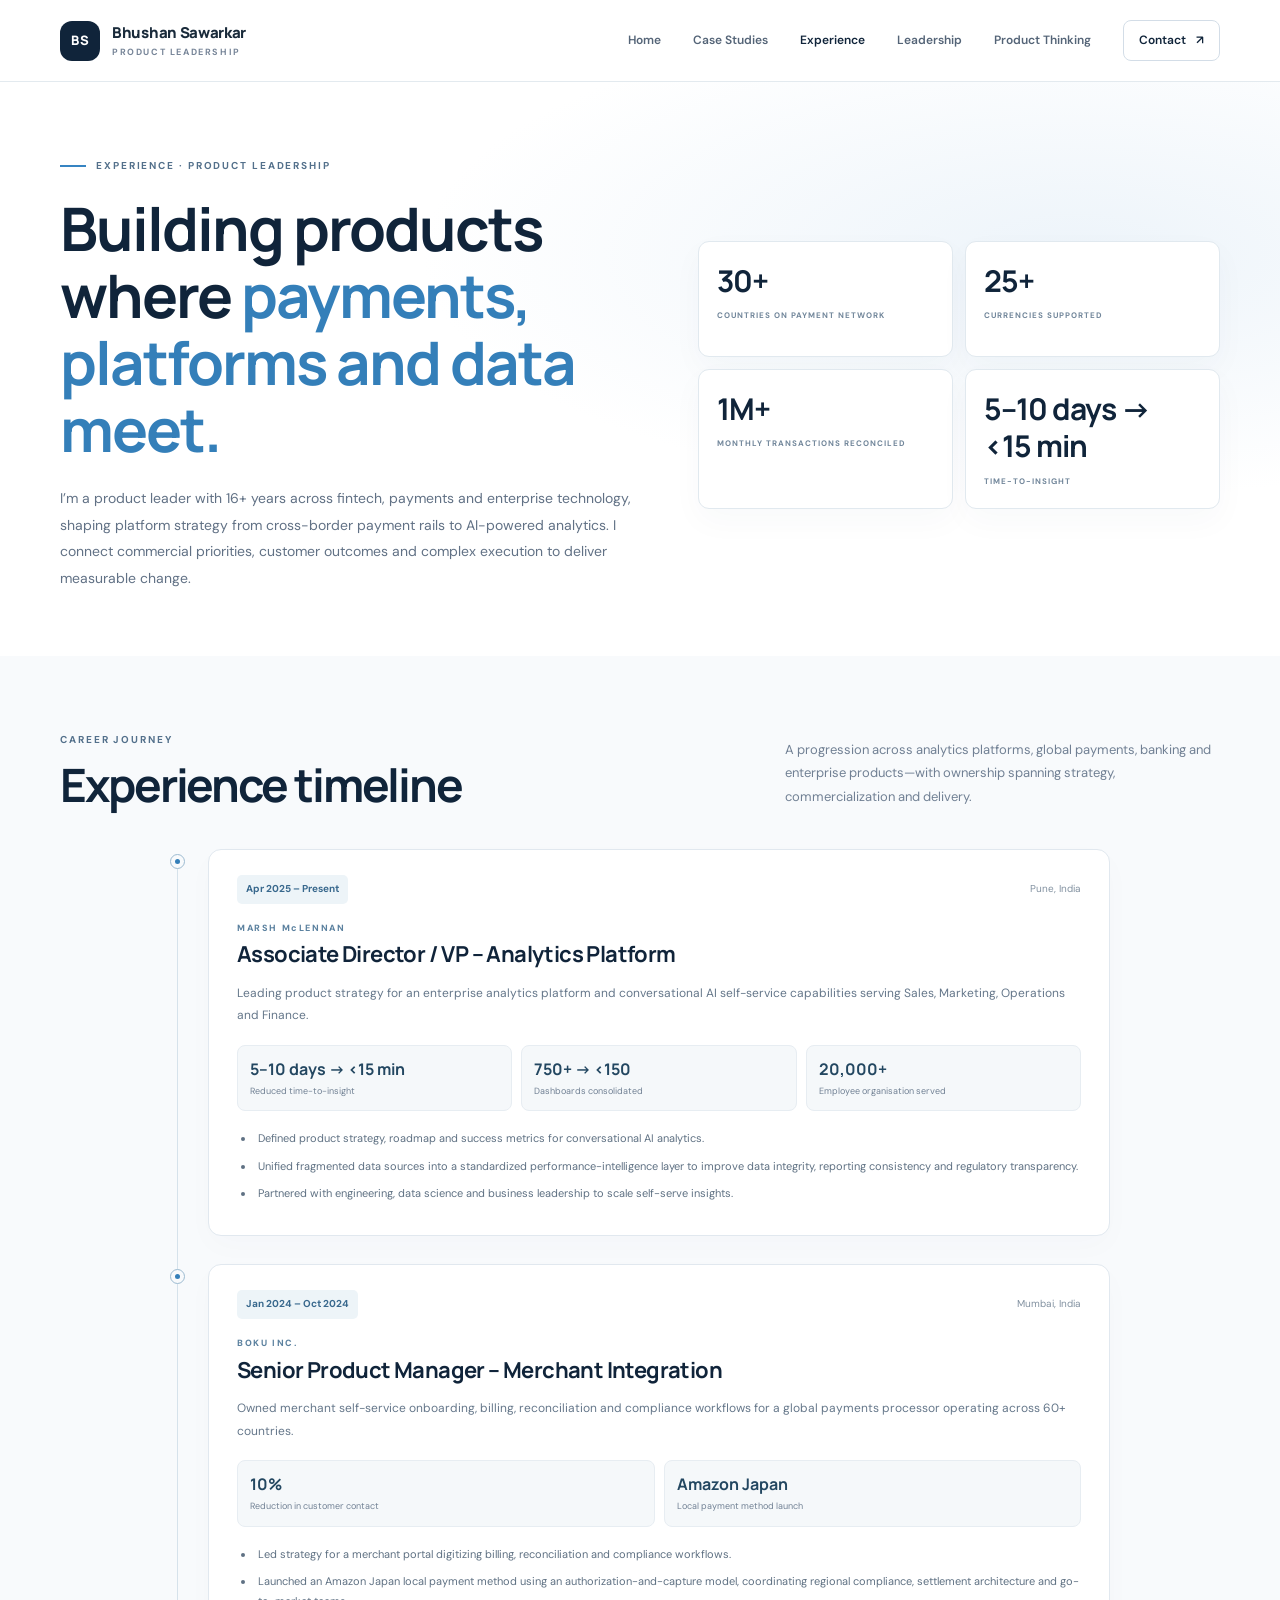
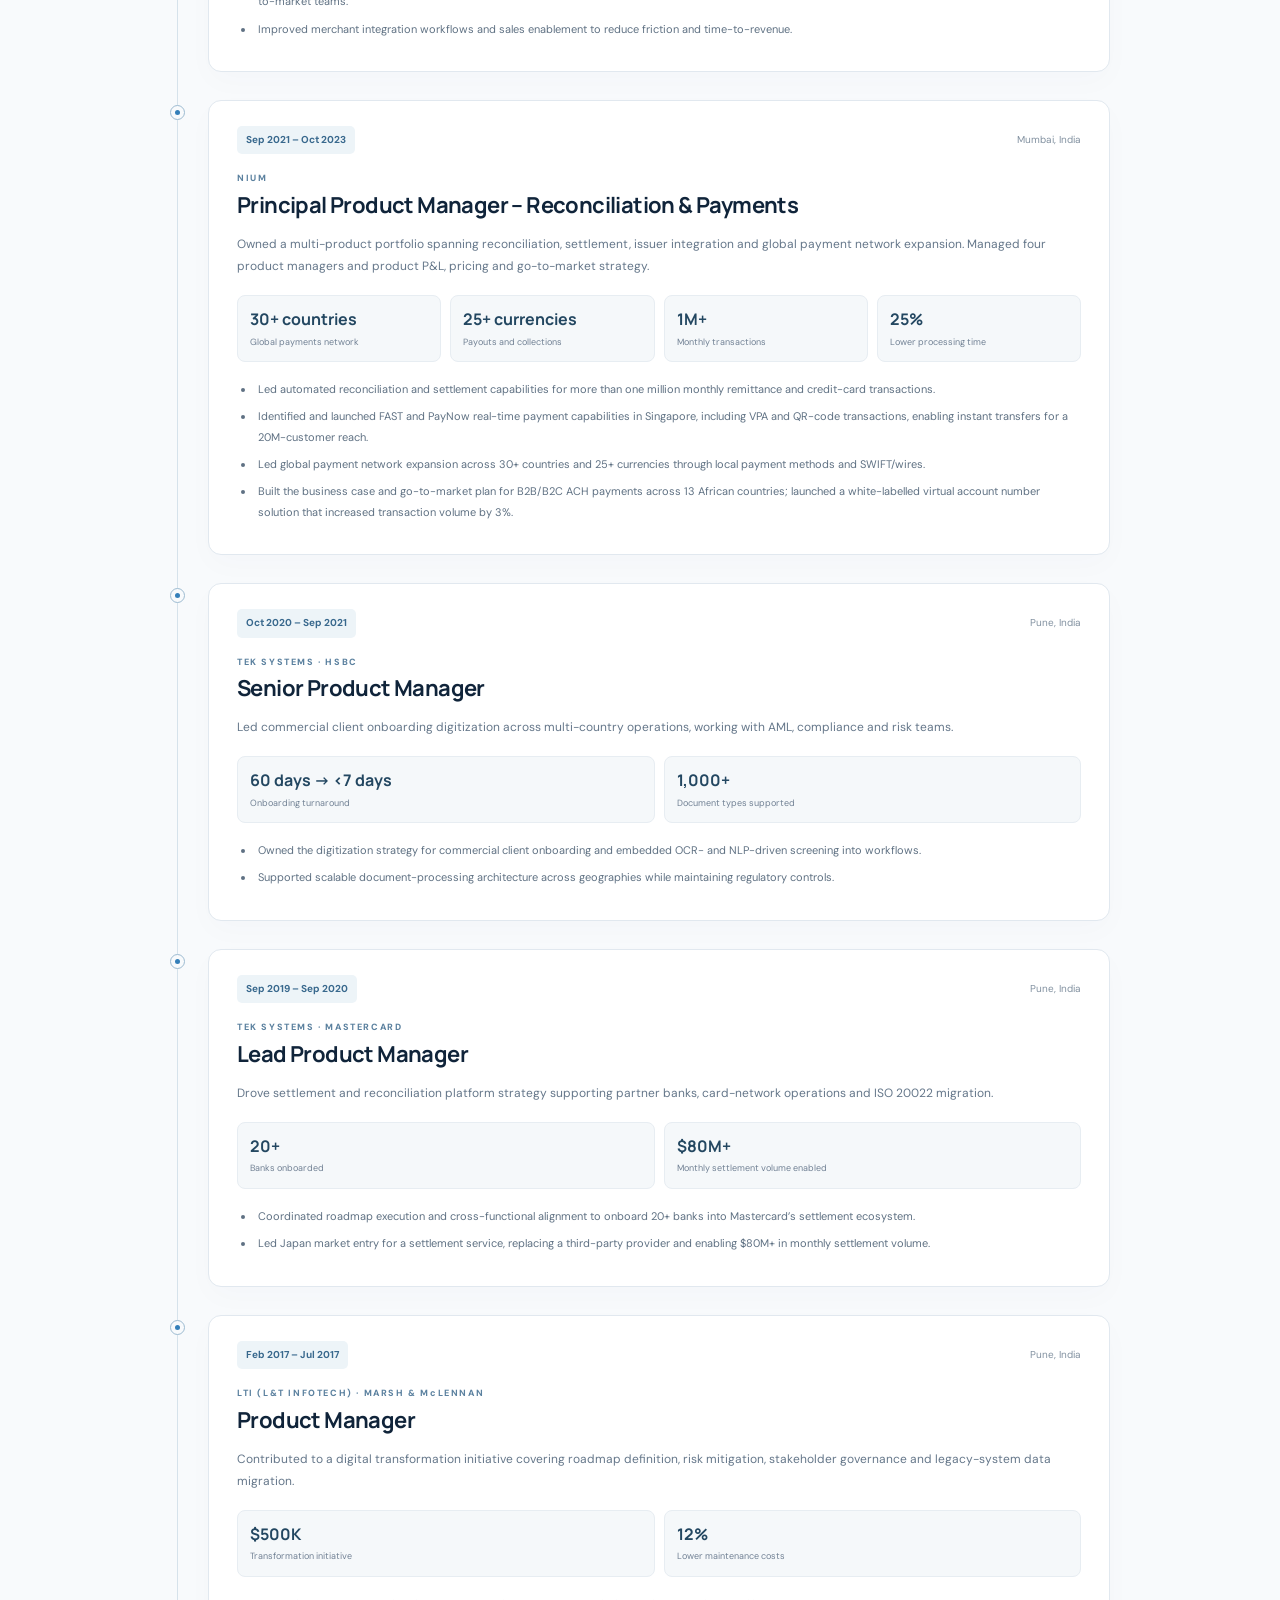
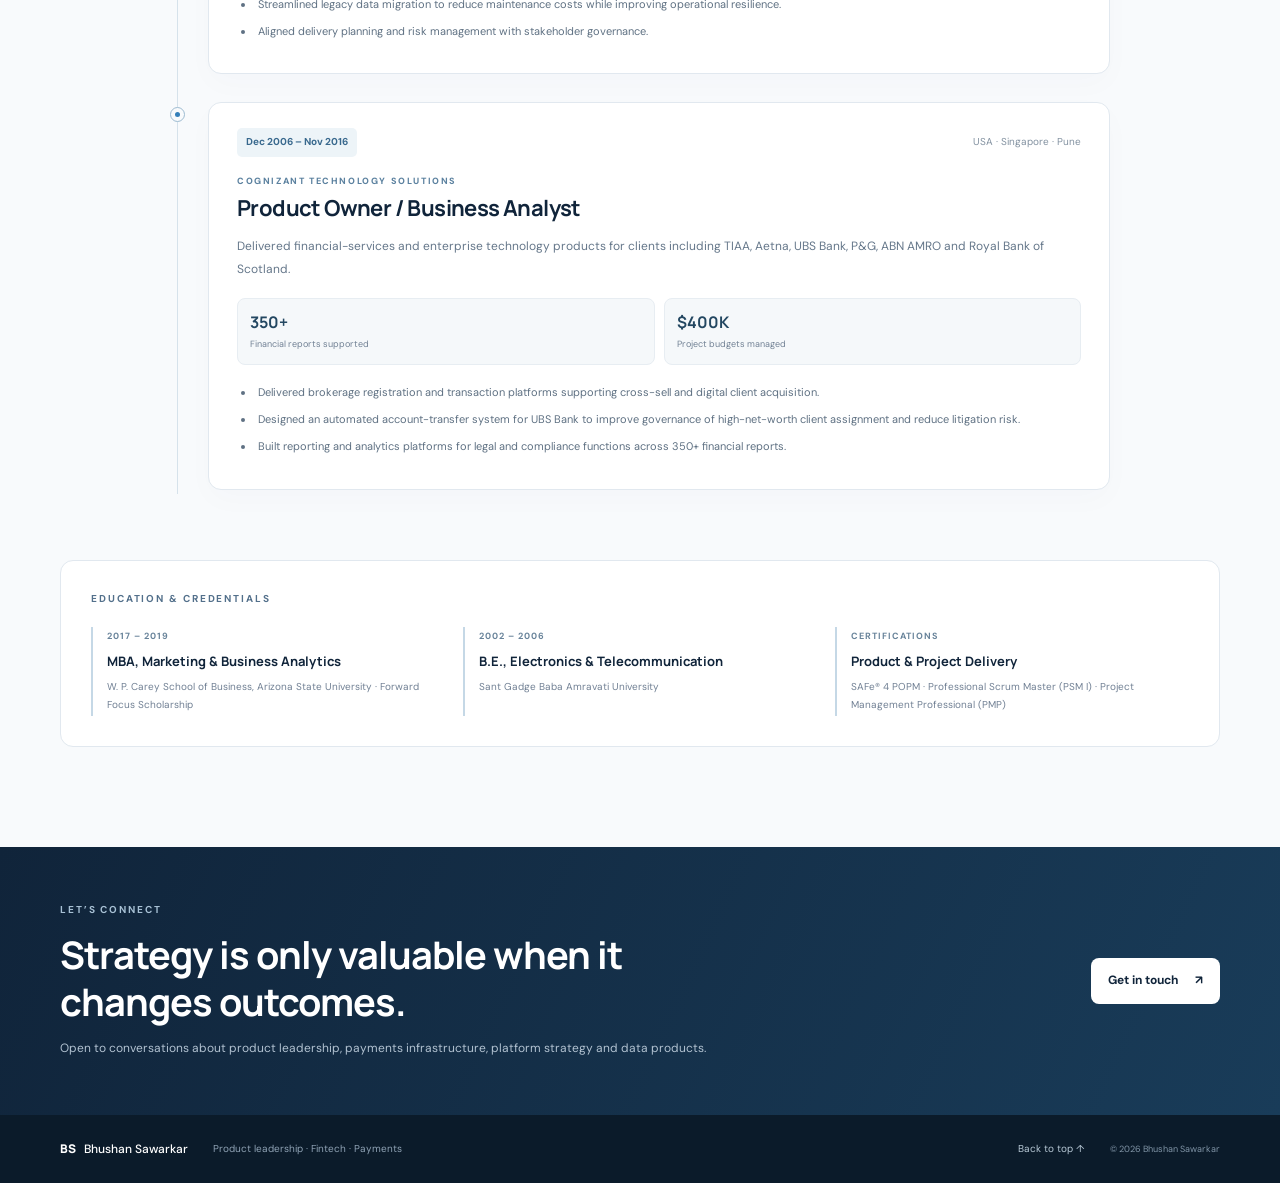
==== experience.html @ a1962ceb "Add product leadership experience timeline page" ====
<!doctype html>
<html lang="en">
<head>
  <meta charset="utf-8">
  <meta name="viewport" content="width=device-width, initial-scale=1">
  <meta name="theme-color" content="#10243a">
  <meta name="description" content="Bhushan Sawarkar's product leadership experience across enterprise analytics, global payments, fintech, banking and financial services.">
  <title>Experience | Bhushan Sawarkar</title>
  <link rel="preconnect" href="https://fonts.googleapis.com">
  <link rel="preconnect" href="https://fonts.gstatic.com" crossorigin>
  <link href="https://fonts.googleapis.com/css2?family=DM+Sans:wght@400;500;600;700&family=Manrope:wght@400;500;600;700;800&display=swap" rel="stylesheet">
  <script async src="https://www.googletagmanager.com/gtag/js?id=G-Q1VPDXX73M"></script>
  <script>window.dataLayer=window.dataLayer||[];function gtag(){dataLayer.push(arguments);}gtag('js',new Date());gtag('config','G-Q1VPDXX73M');</script>
  <link rel="stylesheet" href="assets/css/style.css">
</head>
<body>
  <a class="skip-link" href="#main">Skip to content</a>
  <header class="site-header">
    <div class="container nav-wrap">
      <a class="brand" href="index.html#home" aria-label="Bhushan Sawarkar home"><span class="brand-mark">BS</span><span>Bhushan Sawarkar<span class="brand-sub">PRODUCT LEADERSHIP</span></span></a>
      <button class="nav-toggle" aria-expanded="false" aria-controls="primary-nav" aria-label="Open navigation"><span></span><span></span><span></span></button>
      <nav id="primary-nav" class="primary-nav" aria-label="Main navigation">
        <a class="nav-link" href="index.html#home">Home</a>
        <a class="nav-link" href="index.html#case-studies">Case Studies</a>
        <a class="nav-link active" href="experience.html" aria-current="page">Experience</a>
        <a class="nav-link" href="index.html#leadership">Leadership</a>
        <a class="nav-link" href="index.html#product-thinking">Product Thinking</a>
        <a class="nav-link nav-contact" href="index.html#contact">Contact <span aria-hidden="true">↗</span></a>
      </nav>
    </div>
  </header>
  <main id="main">
    <section class="experience-hero">
      <div class="container experience-hero-grid">
        <div>
          <p class="eyebrow"><span class="eyebrow-line"></span> EXPERIENCE · PRODUCT LEADERSHIP</p>
          <h1>Building products where <span class="text-accent">payments, platforms and data meet.</span></h1>
          <p class="experience-intro">I’m a product leader with 16+ years across fintech, payments and enterprise technology, shaping platform strategy from cross-border payment rails to AI-powered analytics. I connect commercial priorities, customer outcomes and complex execution to deliver measurable change.</p>
        </div>
        <div class="experience-metrics" aria-label="Career highlights">
          <div class="experience-metric"><strong>30+</strong><span>COUNTRIES ON PAYMENT NETWORK</span></div>
          <div class="experience-metric"><strong>25+</strong><span>CURRENCIES SUPPORTED</span></div>
          <div class="experience-metric"><strong>1M+</strong><span>MONTHLY TRANSACTIONS RECONCILED</span></div>
          <div class="experience-metric"><strong>5–10 days → &lt;15 min</strong><span>TIME-TO-INSIGHT</span></div>
        </div>
      </div>
    </section>
    <section class="section section-light experience-section">
      <div class="container">
        <div class="section-heading"><div><p class="eyebrow">CAREER JOURNEY</p><h2>Experience timeline</h2></div><p class="section-description">A progression across analytics platforms, global payments, banking and enterprise products—with ownership spanning strategy, commercialization and delivery.</p></div>
        <div class="experience-timeline">
          <article class="experience-item">
            <div class="experience-marker"><span></span></div>
            <div class="experience-card">
              <div class="experience-meta"><span class="experience-date">Apr 2025 – Present</span><span class="experience-location">Pune, India</span></div>
              <p class="experience-company">MARSH McLENNAN</p>
              <h3>Associate Director / VP – Analytics Platform</h3>
              <p class="experience-summary">Leading product strategy for an enterprise analytics platform and conversational AI self-service capabilities serving Sales, Marketing, Operations and Finance.</p>
              <div class="experience-highlights">
                <div><strong>5–10 days → &lt;15 min</strong><span>Reduced time-to-insight</span></div>
                <div><strong>750+ → &lt;150</strong><span>Dashboards consolidated</span></div>
                <div><strong>20,000+</strong><span>Employee organisation served</span></div>
              </div>
              <ul><li>Defined product strategy, roadmap and success metrics for conversational AI analytics.</li><li>Unified fragmented data sources into a standardized performance-intelligence layer to improve data integrity, reporting consistency and regulatory transparency.</li><li>Partnered with engineering, data science and business leadership to scale self-serve insights.</li></ul>
            </div>
          </article>
          <article class="experience-item">
            <div class="experience-marker"><span></span></div>
            <div class="experience-card">
              <div class="experience-meta"><span class="experience-date">Jan 2024 – Oct 2024</span><span class="experience-location">Mumbai, India</span></div>
              <p class="experience-company">BOKU INC.</p>
              <h3>Senior Product Manager – Merchant Integration</h3>
              <p class="experience-summary">Owned merchant self-service onboarding, billing, reconciliation and compliance workflows for a global payments processor operating across 60+ countries.</p>
              <div class="experience-highlights"><div><strong>10%</strong><span>Reduction in customer contact</span></div><div><strong>Amazon Japan</strong><span>Local payment method launch</span></div></div>
              <ul><li>Led strategy for a merchant portal digitizing billing, reconciliation and compliance workflows.</li><li>Launched an Amazon Japan local payment method using an authorization-and-capture model, coordinating regional compliance, settlement architecture and go-to-market teams.</li><li>Improved merchant integration workflows and sales enablement to reduce friction and time-to-revenue.</li></ul>
            </div>
          </article>
          <article class="experience-item">
            <div class="experience-marker"><span></span></div>
            <div class="experience-card">
              <div class="experience-meta"><span class="experience-date">Sep 2021 – Oct 2023</span><span class="experience-location">Mumbai, India</span></div>
              <p class="experience-company">NIUM</p>
              <h3>Principal Product Manager – Reconciliation &amp; Payments</h3>
              <p class="experience-summary">Owned a multi-product portfolio spanning reconciliation, settlement, issuer integration and global payment network expansion. Managed four product managers and product P&amp;L, pricing and go-to-market strategy.</p>
              <div class="experience-highlights"><div><strong>30+ countries</strong><span>Global payments network</span></div><div><strong>25+ currencies</strong><span>Payouts and collections</span></div><div><strong>1M+</strong><span>Monthly transactions</span></div><div><strong>25%</strong><span>Lower processing time</span></div></div>
              <ul><li>Led automated reconciliation and settlement capabilities for more than one million monthly remittance and credit-card transactions.</li><li>Identified and launched FAST and PayNow real-time payment capabilities in Singapore, including VPA and QR-code transactions, enabling instant transfers for a 20M-customer reach.</li><li>Led global payment network expansion across 30+ countries and 25+ currencies through local payment methods and SWIFT/wires.</li><li>Built the business case and go-to-market plan for B2B/B2C ACH payments across 13 African countries; launched a white-labelled virtual account number solution that increased transaction volume by 3%.</li></ul>
            </div>
          </article>
          <article class="experience-item">
            <div class="experience-marker"><span></span></div>
            <div class="experience-card">
              <div class="experience-meta"><span class="experience-date">Oct 2020 – Sep 2021</span><span class="experience-location">Pune, India</span></div>
              <p class="experience-company">TEK SYSTEMS · HSBC</p>
              <h3>Senior Product Manager</h3>
              <p class="experience-summary">Led commercial client onboarding digitization across multi-country operations, working with AML, compliance and risk teams.</p>
              <div class="experience-highlights"><div><strong>60 days → &lt;7 days</strong><span>Onboarding turnaround</span></div><div><strong>1,000+</strong><span>Document types supported</span></div></div>
              <ul><li>Owned the digitization strategy for commercial client onboarding and embedded OCR- and NLP-driven screening into workflows.</li><li>Supported scalable document-processing architecture across geographies while maintaining regulatory controls.</li></ul>
            </div>
          </article>
          <article class="experience-item">
            <div class="experience-marker"><span></span></div>
            <div class="experience-card">
              <div class="experience-meta"><span class="experience-date">Sep 2019 – Sep 2020</span><span class="experience-location">Pune, India</span></div>
              <p class="experience-company">TEK SYSTEMS · MASTERCARD</p>
              <h3>Lead Product Manager</h3>
              <p class="experience-summary">Drove settlement and reconciliation platform strategy supporting partner banks, card-network operations and ISO 20022 migration.</p>
              <div class="experience-highlights"><div><strong>20+</strong><span>Banks onboarded</span></div><div><strong>$80M+</strong><span>Monthly settlement volume enabled</span></div></div>
              <ul><li>Coordinated roadmap execution and cross-functional alignment to onboard 20+ banks into Mastercard’s settlement ecosystem.</li><li>Led Japan market entry for a settlement service, replacing a third-party provider and enabling $80M+ in monthly settlement volume.</li></ul>
            </div>
          </article>
          <article class="experience-item">
            <div class="experience-marker"><span></span></div>
            <div class="experience-card">
              <div class="experience-meta"><span class="experience-date">Feb 2017 – Jul 2017</span><span class="experience-location">Pune, India</span></div>
              <p class="experience-company">LTI (L&amp;T INFOTECH) · MARSH &amp; McLENNAN</p>
              <h3>Product Manager</h3>
              <p class="experience-summary">Contributed to a digital transformation initiative covering roadmap definition, risk mitigation, stakeholder governance and legacy-system data migration.</p>
              <div class="experience-highlights"><div><strong>$500K</strong><span>Transformation initiative</span></div><div><strong>12%</strong><span>Lower maintenance costs</span></div></div>
              <ul><li>Streamlined legacy data migration to reduce maintenance costs while improving operational resilience.</li><li>Aligned delivery planning and risk management with stakeholder governance.</li></ul>
            </div>
          </article>
          <article class="experience-item">
            <div class="experience-marker"><span></span></div>
            <div class="experience-card">
              <div class="experience-meta"><span class="experience-date">Dec 2006 – Nov 2016</span><span class="experience-location">USA · Singapore · Pune</span></div>
              <p class="experience-company">COGNIZANT TECHNOLOGY SOLUTIONS</p>
              <h3>Product Owner / Business Analyst</h3>
              <p class="experience-summary">Delivered financial-services and enterprise technology products for clients including TIAA, Aetna, UBS Bank, P&amp;G, ABN AMRO and Royal Bank of Scotland.</p>
              <div class="experience-highlights"><div><strong>350+</strong><span>Financial reports supported</span></div><div><strong>$400K</strong><span>Project budgets managed</span></div></div>
              <ul><li>Delivered brokerage registration and transaction platforms supporting cross-sell and digital client acquisition.</li><li>Designed an automated account-transfer system for UBS Bank to improve governance of high-net-worth client assignment and reduce litigation risk.</li><li>Built reporting and analytics platforms for legal and compliance functions across 350+ financial reports.</li></ul>
            </div>
          </article>
        </div>
        <div class="experience-education">
          <p class="eyebrow">EDUCATION &amp; CREDENTIALS</p>
          <div class="education-grid">
            <div><span>2017 – 2019</span><strong>MBA, Marketing &amp; Business Analytics</strong><p>W. P. Carey School of Business, Arizona State University · Forward Focus Scholarship</p></div>
            <div><span>2002 – 2006</span><strong>B.E., Electronics &amp; Telecommunication</strong><p>Sant Gadge Baba Amravati University</p></div>
            <div><span>CERTIFICATIONS</span><strong>Product &amp; Project Delivery</strong><p>SAFe® 4 POPM · Professional Scrum Master (PSM I) · Project Management Professional (PMP)</p></div>
          </div>
        </div>
      </div>
    </section>
    <section class="experience-cta"><div class="container experience-cta-inner"><div><p class="eyebrow eyebrow-light">LET’S CONNECT</p><h2>Strategy is only valuable when it changes outcomes.</h2><p>Open to conversations about product leadership, payments infrastructure, platform strategy and data products.</p></div><a class="button button-light" href="index.html#contact">Get in touch <span>↗</span></a></div></section>
  </main>
  <footer class="site-footer"><div class="container footer-inner"><a class="footer-brand" href="index.html#home">BS <span>Bhushan Sawarkar</span></a><p>Product leadership · Fintech · Payments</p><a class="back-top" href="#main">Back to top ↑</a><small>© <span id="year"></span> Bhushan Sawarkar</small></div></footer>
  <script src="assets/js/main.js"></script>
</body>
</html>
---- assets/css/style.css ----
:root{--navy:#10243a;--navy-2:#183653;--ink:#192a3a;--muted:#637184;--blue:#3279b8;--pale:#f4f7fa;--line:#dde5ec;--white:#fff;--serif:Manrope,system-ui,sans-serif;--sans:"DM Sans",system-ui,sans-serif}*{box-sizing:border-box}html{scroll-behavior:smooth;scroll-padding-top:90px}body{margin:0;background:#fff;color:var(--ink);font-family:var(--sans);line-height:1.65;-webkit-font-smoothing:antialiased}a{color:inherit;text-decoration:none}.container{width:min(1160px,calc(100% - 48px));margin-inline:auto}.skip-link{position:absolute;left:-999px;top:8px;z-index:100;background:#fff;padding:10px}.skip-link:focus{left:8px}.site-header{height:82px;background:rgba(255,255,255,.94);backdrop-filter:blur(14px);border-bottom:1px solid rgba(221,229,236,.8);position:sticky;top:0;z-index:30}.nav-wrap{height:100%;display:flex;align-items:center;justify-content:space-between}.brand{display:flex;align-items:center;gap:12px;font-family:var(--serif);font-weight:800;font-size:15px;letter-spacing:-.3px;line-height:1.2}.brand-mark{display:grid;place-items:center;background:var(--navy);color:white;width:40px;height:40px;border-radius:12px;font-size:13px;letter-spacing:.5px}.brand-sub{display:block;margin-top:5px;font-family:var(--sans);font-size:9px;letter-spacing:1.6px;color:#778598;font-weight:700}.primary-nav{display:flex;align-items:center;gap:32px}.nav-link{font-size:12px;font-weight:600;color:#546477;transition:color .2s}.nav-link:hover,.nav-link.active{color:var(--navy)}.nav-contact{border:1px solid #d3dde7;border-radius:8px;padding:10px 15px;color:var(--navy)}.nav-contact span{padding-left:7px}.nav-toggle{display:none;border:0;background:none;padding:8px}.nav-toggle span{display:block;width:23px;height:2px;background:var(--navy);margin:5px}.section{padding:100px 0}.hero{padding-top:76px;padding-bottom:34px;overflow:hidden;background:radial-gradient(ellipse at 78% 30%,#edf4fa 0,rgba(237,244,250,0) 42%),#fff}.hero-grid{display:grid;grid-template-columns:1.02fr .98fr;align-items:center;gap:44px;min-height:390px}.eyebrow{display:flex;align-items:center;gap:10px;color:#53708b;font-size:10px;font-weight:700;letter-spacing:1.9px;margin:0 0 20px}.eyebrow-line{width:26px;height:2px;background:#3684c2}.hero h1,.section h2{font-family:var(--serif);font-weight:700;letter-spacing:-2.1px;line-height:1.13}.hero h1{font-size:clamp(42px,5vw,64px);margin:0;max-width:640px;color:var(--navy)}.text-accent{color:#347fb9}.hero-lede{font-size:16px;line-height:1.8;color:#617185;max-width:570px;margin:25px 0 26px}.hero-actions{display:flex;gap:12px;flex-wrap:wrap}.button{display:inline-flex;align-items:center;gap:17px;padding:13px 17px;border-radius:8px;font-size:12px;font-weight:700;transition:transform .2s,background .2s}.button:hover{transform:translateY(-2px)}.button-primary{background:var(--navy);color:#fff}.button-primary:hover{background:#204666}.button-secondary{border:1px solid #d6e0e9;color:var(--navy);background:#fff}.hero-note{margin-top:27px;font-size:11px;color:#788697;display:flex;align-items:center;gap:9px}.status-dot{width:7px;height:7px;border-radius:50%;background:#4c9d8c;box-shadow:0 0 0 4px #e5f3ef}.hero-visual{position:relative;height:410px;display:grid;place-items:center}.visual-orbit{position:absolute;border:1px solid #d5e2ed;border-radius:50%;transform:rotate(-24deg)}.orbit-one{width:360px;height:310px}.orbit-two{width:270px;height:390px;transform:rotate(38deg)}.hero-visual:before,.hero-visual:after{content:"";position:absolute;width:7px;height:7px;background:#3985bc;border-radius:50%;z-index:2}.hero-visual:before{top:54px;right:94px}.hero-visual:after{bottom:45px;left:92px;background:#8eb9d9}.visual-core{position:relative;width:242px;height:242px;border-radius:50%;background:linear-gradient(145deg,#193a59,#0c2034);color:#fff;display:flex;flex-direction:column;justify-content:center;align-items:flex-start;padding:42px;box-shadow:0 25px 65px #15314c30;z-index:3}.core-kicker{color:#8dbfe4;font-size:9px;letter-spacing:2.3px;font-weight:700}.core-title{font-family:var(--serif);font-size:31px;line-height:1.13;letter-spacing:-1px;font-weight:700;margin-top:12px}.core-rule{width:34px;height:2px;background:#5ba0d5;margin:15px 0 10px}.core-caption{font-size:8px;color:#c8d6e2;white-space:nowrap}.float-card{position:absolute;z-index:4;display:flex;align-items:center;gap:11px;background:#fff;border:1px solid #e1e8ef;border-radius:12px;padding:12px 16px;box-shadow:0 14px 38px #1b385314}.float-card-top{top:56px;right:12px}.float-card-bottom{bottom:55px;left:4px}.float-icon{display:grid;place-items:center;width:36px;height:36px;border-radius:10px;background:#eaf5f1;color:#317c67;font-size:20px}.float-icon-blue{background:#eaf3fb;color:#337bb2}.float-card strong,.float-card small{display:block}.float-card strong{font-size:12px;color:var(--navy)}.float-card small{font-size:9px;color:#8491a0;margin-top:2px}.visual-label{position:absolute;letter-spacing:1.5px;font-size:8px;color:#8c9cad;font-weight:700}.label-one{left:26px;top:66px}.label-two{right:16px;bottom:52px}.hero-bottom{display:flex;align-items:center;gap:24px;border-top:1px solid #e7edf2;margin-top:38px;padding:22px 0 0;color:#718196;font-size:9px;letter-spacing:1.6px;font-weight:700}.focus-list{display:flex;align-items:center;gap:18px;flex-wrap:wrap;color:#516175;font-weight:500;letter-spacing:0;font-size:11px}.focus-list i{width:4px;height:4px;border-radius:50%;background:#7ea6c6}.intro-band{background:#eff4f8;padding:50px 0}.intro-grid{display:grid;grid-template-columns:210px 1fr;gap:40px;align-items:start}.intro-grid .eyebrow{margin-top:7px}.intro-statement{font-family:var(--serif);font-size:clamp(21px,2.5vw,30px);line-height:1.55;letter-spacing:-.8px;margin:0;color:#274159;max-width:820px}.intro-statement span{color:#347fb9}.section-light{background:#f8fafc}.section-heading{display:flex;align-items:end;justify-content:space-between;gap:40px;margin-bottom:38px}.section-heading .eyebrow{margin-bottom:11px}.section h2{font-size:clamp(34px,4vw,46px);color:var(--navy);margin:0}.section-description{max-width:435px;color:#718094;font-size:13px;line-height:1.8;margin:0 0 3px}.case-grid{display:grid;grid-template-columns:repeat(2,1fr);gap:22px}.case-card{background:#fff;border:1px solid #e4eaf0;border-radius:14px;overflow:hidden;transition:transform .25s,box-shadow .25s}.case-card:hover{transform:translateY(-4px);box-shadow:0 20px 45px #1736530d}.case-featured{grid-column:span 2;display:grid;grid-template-columns:1fr 1fr}.case-art{height:220px;position:relative;overflow:hidden;display:grid;place-items:center}.case-featured .case-art{height:100%;min-height:300px}.art-global{background:linear-gradient(135deg,#173651,#0c1d31)}.art-grid{position:absolute;inset:0;background-image:linear-gradient(#91b8d21a 1px,transparent 1px),linear-gradient(90deg,#91b8d21a 1px,transparent 1px);background-size:34px 34px;mask-image:linear-gradient(110deg,transparent,#000)}.globe-ring{position:absolute;border:1px solid #5b9bc43f;border-radius:50%;width:250px;height:250px;transform:rotate(25deg) scaleX(.65)}.ring-b{transform:rotate(-30deg) scaleX(.95);width:210px;height:260px}.art-global:after{content:"";position:absolute;width:170px;height:170px;border-radius:50%;background:radial-gradient(circle at 35% 35%,#4a91c6 0,#245278 20%,#12324f 67%);box-shadow:0 0 55px #2b82bb38}.globe-dot{position:absolute;z-index:2;width:7px;height:7px;border-radius:50%;background:#9bd1f3;box-shadow:0 0 17px #a8dcff}.dot-a{left:34%;top:36%}.dot-b{right:29%;bottom:31%}.art-label{position:absolute;left:22px;bottom:18px;color:#d0deea;font-size:8px;font-weight:700;letter-spacing:1.8px;z-index:4}.art-recon{background:#e9f1f7}.mini-window{width:76%;background:#fff;border:1px solid #dbe5ec;border-radius:9px;box-shadow:0 16px 32px #234a6813;padding:12px}.mini-bar{display:flex;gap:4px;margin-bottom:16px}.mini-bar i{width:5px;height:5px;background:#c2d0db;border-radius:50%}.mini-chart{height:72px;border-bottom:1px solid #e5edf2;display:flex;align-items:end;gap:9px;padding:0 10px}.mini-chart span{flex:1;background:linear-gradient(#8fb9d8,#d6e7f4);border-radius:3px 3px 0 0}.mini-chart span:nth-child(1){height:34%}.mini-chart span:nth-child(2){height:55%}.mini-chart span:nth-child(3){height:44%}.mini-chart span:nth-child(4){height:74%}.mini-chart span:nth-child(5){height:59%}.mini-chart span:nth-child(6){height:83%}.mini-chart span:nth-child(7){height:95%}.mini-row{display:flex;gap:8px;margin-top:12px}.mini-row b{height:6px;background:#e4edf4;flex:1;border-radius:3px}.art-merchant{background:#e8f0ed}.merchant-panel{background:#fff;border:1px solid #dce7e2;width:72%;border-radius:8px;padding:15px;box-shadow:0 16px 32px #204d3d10}.panel-line{display:block;height:6px;border-radius:3px;background:#dce8e2;margin-bottom:9px}.w-40{width:40%;background:#9dbdae}.w-70{width:70%}.w-90{width:90%}.metric-row{display:flex;gap:8px;margin:12px 0}.metric-row div{height:38px;flex:1;border:1px solid #e0ebe6;border-radius:5px;background:linear-gradient(180deg,#f7faf8,#edf4f0)}.case-content{padding:26px 28px 27px}.case-type{font-size:9px;letter-spacing:1.4px;font-weight:700;color:#5881a2;margin:0 0 12px}.case-content h3,.thinking-card h3{font-family:var(--serif);font-size:21px;letter-spacing:-.6px;line-height:1.35;color:var(--navy);margin:0 0 11px}.case-content p:not(.case-type),.thinking-card p{color:#718094;font-size:12px;line-height:1.85;margin:0}.text-link{display:inline-flex;gap:15px;align-items:center;margin-top:20px;color:#2b6fa2;font-size:11px;font-weight:700}.text-link span{font-size:15px}.section-footnote{display:flex;gap:10px;align-items:flex-start;margin:23px 0 0;font-size:10px;line-height:1.7;color:#7a8999}.footnote-mark{display:grid;place-items:center;border:1px solid #b9c9d8;border-radius:50%;width:16px;height:16px;flex:0 0 16px;font-size:9px}.leadership-section{background:var(--navy);color:#fff;position:relative;overflow:hidden}.leadership-section:after{content:"";position:absolute;width:500px;height:500px;right:-180px;top:-210px;border:1px solid #ffffff0c;border-radius:50%;box-shadow:0 0 0 55px #ffffff06,0 0 0 110px #ffffff04;pointer-events:none}.leadership-grid{display:grid;grid-template-columns:.9fr 1.1fr;gap:100px;position:relative;z-index:1}.eyebrow-light{color:#a8c1d5}.leadership-section h2,.contact-section h2{color:white;font-size:clamp(36px,4vw,48px)}.text-accent-light{color:#8dc4eb}.leadership-lede,.contact-lede{font-size:13px;color:#b2c2d1;line-height:1.9;margin:22px 0 25px;max-width:430px}.button-light{background:#fff;color:var(--navy)}.leadership-pillars{border-top:1px solid #ffffff21}.pillar{display:grid;grid-template-columns:42px 1fr;gap:20px;padding:21px 0;border-bottom:1px solid #ffffff21}.pillar-num{font-family:var(--serif);font-size:12px;color:#86b9df;padding-top:3px}.pillar h3{font-family:var(--serif);font-size:16px;margin:0 0 5px;color:#fff}.pillar p{font-size:11px;line-height:1.8;color:#aebfd0;margin:0;max-width:490px}.thinking-grid{display:grid;grid-template-columns:repeat(3,1fr);gap:18px}.thinking-card{background:#fff;border:1px solid #e2e9ef;border-radius:12px;padding:24px;min-height:260px}.thinking-index{font-size:8px;letter-spacing:1.3px;color:#6c8296;font-weight:700}.thinking-symbol{font-size:30px;color:#4286b8;margin:26px 0 15px}.thinking-card h3{font-size:18px}.thinking-card p{font-size:11px}.thinking-status{display:inline-block;margin-top:19px;font-size:8px;font-weight:700;letter-spacing:1px;color:#6f8799;background:#f0f5f8;padding:6px 8px;border-radius:4px}.contact-section{background:linear-gradient(115deg,#10243a,#193c59);padding:83px 0}.contact-grid{display:grid;grid-template-columns:1.1fr .9fr;gap:100px;align-items:center}.contact-section h2{max-width:530px}.contact-lede{max-width:480px;margin-bottom:0}.contact-links{border-top:1px solid #ffffff2a}.contact-link{display:grid;grid-template-columns:44px 1fr 20px;gap:15px;align-items:center;padding:20px 0;border-bottom:1px solid #ffffff2a}.contact-icon{display:grid;place-items:center;border:1px solid #ffffff36;border-radius:10px;width:42px;height:42px;color:#c4e3f8;font-weight:700;font-size:14px}.contact-link small,.contact-link strong{display:block}.contact-link small{font-size:8px;letter-spacing:1.5px;color:#a9bfd1}.contact-link strong{font-size:14px;color:#fff;margin-top:2px}.contact-arrow{color:#9dcced;font-size:17px}.contact-note{font-size:10px;color:#a9bfd1;margin:12px 0 0}.site-footer{background:#0b1b2a;color:#a9b9c8;padding:24px 0}.footer-inner{display:flex;align-items:center;gap:25px}.footer-brand{font-family:var(--serif);font-weight:800;color:#fff;font-size:12px}.footer-brand span{font-family:var(--sans);font-weight:500;margin-left:6px}.footer-inner p{margin:0;font-size:10px;color:#90a3b5}.footer-inner small{margin-left:auto;font-size:9px;color:#8195a7}.back-top{font-size:10px;color:#b8c9d6;margin-left:auto}.back-top+small{margin-left:0}
@media(max-width:900px){.primary-nav{gap:17px}.hero-grid{gap:18px}.hero h1{font-size:48px}.hero-visual{transform:scale(.9)}.leadership-grid,.contact-grid{gap:48px}.intro-grid{grid-template-columns:155px 1fr}.case-content{padding:22px}.section{padding:78px 0}}
@media(max-width:700px){.container{width:min(100% - 36px,560px)}.site-header{height:72px}.nav-toggle{display:block;cursor:pointer}.primary-nav{display:none;position:absolute;top:71px;left:0;right:0;padding:16px 22px 22px;background:#fff;border-bottom:1px solid var(--line);box-shadow:0 20px 30px #132a3d0c;align-items:stretch;gap:0}.primary-nav.is-open{display:flex;flex-direction:column}.nav-link{padding:13px 4px;border-bottom:1px solid #edf1f5}.nav-contact{border:0;padding:13px 4px}.hero{padding-top:58px}.hero-grid{grid-template-columns:1fr;gap:10px}.hero h1{font-size:clamp(39px,10vw,55px);letter-spacing:-1.7px}.hero-lede{font-size:14px}.hero-visual{height:330px;transform:scale(.86);margin:-5px -20px -20px}.hero-bottom{display:block;margin-top:15px}.hero-bottom>span{display:block;margin-bottom:13px}.focus-list{gap:11px}.intro-grid{grid-template-columns:1fr;gap:3px}.intro-band{padding:38px 0}.intro-statement{font-size:23px}.section-heading{display:block}.section-description{margin-top:17px}.case-grid{grid-template-columns:1fr}.case-featured{grid-column:auto;display:block}.case-featured .case-art{min-height:225px;height:225px}.case-content{padding:23px}.leadership-grid,.contact-grid{grid-template-columns:1fr;gap:42px}.leadership-section h2,.contact-section h2{font-size:38px}.thinking-grid{grid-template-columns:1fr}.thinking-card{min-height:0}.thinking-symbol{margin:20px 0 10px}.contact-section{padding:66px 0}.footer-inner{flex-wrap:wrap;gap:12px 20px}.footer-inner p{width:100%;order:3}.back-top{margin-left:auto}.footer-inner small{margin-left:0}}
@media(prefers-reduced-motion:reduce){html{scroll-behavior:auto}*,*:before,*:after{transition:none!important;animation:none!important}}

/* Dedicated case-study page */
.case-detail-hero{padding:70px 0 64px;background:radial-gradient(ellipse at 82% 35%,#e7f1f8 0,rgba(231,241,248,0) 42%),#fff;overflow:hidden}
.case-detail-hero-grid{display:grid;grid-template-columns:1.05fr .95fr;align-items:center;gap:56px;min-height:360px}
.case-back-link{display:inline-block;font-size:11px;font-weight:700;color:#53718b;margin-bottom:28px}
.case-back-link:hover{color:#2b6fa2}
.case-detail-hero h1{font-family:var(--serif);font-size:clamp(42px,5vw,60px);line-height:1.12;letter-spacing:-2px;color:var(--navy);margin:0;max-width:650px}
.case-detail-lede{font-size:15px;line-height:1.85;color:#617185;max-width:590px;margin:23px 0}
.case-detail-tags{display:flex;flex-wrap:wrap;gap:8px}
.case-detail-tags span{font-size:10px;font-weight:600;color:#3d5b73;background:#edf3f7;border:1px solid #dce7ef;border-radius:5px;padding:7px 10px}
.case-detail-art{height:330px;position:relative;display:grid;place-items:center;isolation:isolate}
.case-detail-art-grid{position:absolute;inset:0;background-image:linear-gradient(#91b8d21a 1px,transparent 1px),linear-gradient(90deg,#91b8d21a 1px,transparent 1px);background-size:32px 32px;mask-image:linear-gradient(110deg,transparent,#000)}
.case-detail-globe{width:220px;height:220px;border:1px solid #7ba8c84d;border-radius:50%;position:relative;background:radial-gradient(circle at 35% 30%,#315f81 0,#183c5b 48%,#10243a 78%);box-shadow:0 25px 65px #15314c20}
.case-detail-globe:before,.case-detail-globe:after{content:"";position:absolute;inset:0;border:1px solid #9ac9e44d;border-radius:50%;transform:scaleX(.45)}
.case-detail-globe:after{transform:scaleY(.48)}
.case-detail-globe span{position:absolute;left:10%;right:10%;top:50%;height:1px;background:#9ac9e44d}
.case-detail-globe i{position:absolute;width:7px;height:7px;border-radius:50%;background:#b9e1fa;left:29%;top:30%;box-shadow:0 0 18px #9dd6ff}
.case-detail-globe b{position:absolute;width:7px;height:7px;border-radius:50%;background:#b9e1fa;right:22%;bottom:31%;box-shadow:0 0 18px #9dd6ff}
.case-detail-node{position:absolute;z-index:2;background:#fff;border:1px solid #dce6ee;box-shadow:0 10px 30px #17365310;border-radius:8px;padding:10px 12px;font-size:8px;letter-spacing:1.2px;font-weight:700;color:#426681}
.node-one{left:0;top:54px}.node-two{right:0;top:122px}.node-three{left:28px;bottom:43px}
.case-draft-wrap{background:#f8fafc;padding:22px 0 0}
.case-draft-notice{border:1px solid #e6d6b0;background:#fffaf0;color:#6f5a31;border-radius:9px;padding:15px 18px;font-size:11px;line-height:1.8}
.case-draft-notice strong{color:#5d461d}
.case-detail-body{padding-top:55px}
.case-detail-layout{display:grid;grid-template-columns:250px minmax(0,1fr);gap:72px;align-items:start}
.case-detail-sidebar{position:sticky;top:110px;background:#fff;border:1px solid #e2e9ef;border-radius:12px;padding:22px}
.case-detail-sidebar .eyebrow{font-size:9px;margin-bottom:20px}
.case-fact{padding:14px 0;border-top:1px solid #e9eef2}
.case-fact span,.evidence-card span{display:block;font-size:8px;letter-spacing:1.2px;font-weight:700;color:#6c8296;margin-bottom:6px}
.case-fact strong{display:block;font-family:var(--serif);font-size:13px;line-height:1.5;color:var(--navy)}
.case-sidebar-cta{margin-top:17px;width:100%;justify-content:center;gap:10px;padding:12px 10px}
.case-narrative{min-width:0;max-width:780px}
.case-story-section{padding:0 0 42px;margin-bottom:39px;border-bottom:1px solid #e0e7ed}
.case-step{font-size:9px;letter-spacing:1.7px;font-weight:700;color:#5280a1;margin:0 0 13px}
.case-story-section h2,.case-next-step h2{font-family:var(--serif);font-size:clamp(25px,3vw,34px);line-height:1.25;letter-spacing:-1px;color:var(--navy);margin:0 0 18px}
.case-story-section p:not(.case-step){font-size:13px;line-height:1.95;color:#5f7183;margin:0 0 15px}
.case-story-section ul{padding-left:20px;margin:15px 0;color:#5f7183}
.case-story-section li{font-size:12px;line-height:1.9;padding-left:4px;margin-bottom:9px}
.case-story-section li strong{color:#28455d}
.case-story-section .case-validation{border-left:3px solid #9bb9ce;padding:11px 14px;background:#eef4f8;border-radius:0 6px 6px 0;font-size:11px!important;line-height:1.8!important;margin-top:19px!important}
.case-validation strong{color:#28455d}
.evidence-grid{display:grid;grid-template-columns:repeat(2,minmax(0,1fr));gap:12px;margin:20px 0}
.evidence-card{border:1px solid #e0e8ee;background:#fff;border-radius:9px;padding:16px}
.evidence-card strong{display:block;font-family:var(--serif);font-size:13px;line-height:1.5;color:var(--navy)}
.case-story-section .evidence-card p{font-size:10px;line-height:1.7;margin:8px 0 0}
.case-next-step{background:var(--navy);border-radius:13px;padding:28px;margin-bottom:10px}
.case-next-step .eyebrow{font-size:9px;margin-bottom:13px}
.case-next-step h2{color:#fff;font-size:27px;margin-bottom:10px}
.case-next-step>p:not(.eyebrow){color:#b2c2d1;font-size:12px;line-height:1.8;margin:0 0 20px}
.case-next-step .hero-actions{gap:10px}
.case-next-step .button{font-size:10px;padding:12px 13px;gap:9px}
.case-detail-email{border-color:#ffffff55;background:transparent;color:#fff}
@media(max-width:900px){.case-detail-hero-grid{gap:25px}.case-detail-art{transform:scale(.92)}.case-detail-layout{grid-template-columns:220px minmax(0,1fr);gap:35px}}
@media(max-width:700px){.case-detail-hero{padding:45px 0 30px}.case-detail-hero-grid{grid-template-columns:1fr;gap:0}.case-detail-hero h1{font-size:clamp(39px,10vw,52px)}.case-detail-lede{font-size:13px}.case-detail-art{height:260px;transform:scale(.9);margin:-2px -12px -8px}.case-draft-wrap{padding-top:14px}.case-draft-notice{font-size:10px;padding:12px}.case-detail-body{padding-top:38px}.case-detail-layout{grid-template-columns:1fr;gap:35px}.case-detail-sidebar{position:static}.case-story-section{padding-bottom:30px;margin-bottom:29px}.case-story-section h2{font-size:27px}.case-story-section p:not(.case-step){font-size:12px}.evidence-grid{grid-template-columns:1fr}.case-next-step{padding:23px}.case-next-step h2{font-size:24px}}

/* Executive case-study narrative components */
.case-insight{border-left:3px solid #4c8ab8;padding:16px 18px;background:#edf4f8;border-radius:0 7px 7px 0;margin:22px 0 0}
.case-insight span{display:block;font-size:8px;letter-spacing:1.4px;font-weight:700;color:#527b99;margin-bottom:7px}
.case-insight strong{display:block;font-family:var(--serif);font-size:14px;line-height:1.7;color:#23425a}
.case-insight-muted{background:#f2f5f7;border-left-color:#9aafbf}
.case-insight-muted strong{font-family:var(--sans);font-size:11px;font-weight:600;line-height:1.8}
.execution-steps{display:grid;gap:0;margin:23px 0}
.execution-step{display:grid;grid-template-columns:36px 1fr;gap:13px;padding:16px 0;border-top:1px solid #e0e7ed}
.execution-step:last-child{border-bottom:1px solid #e0e7ed}
.execution-step>span{display:grid;place-items:center;width:30px;height:30px;background:#e5eff6;border-radius:8px;font-family:var(--serif);font-size:11px;font-weight:800;color:#2f6f9d}
.execution-step strong{display:block;color:#24445d;font-family:var(--serif);font-size:14px;margin-bottom:4px}
.case-story-section .execution-step p{font-size:11px;line-height:1.8;margin:0}


/* Experience page */
.experience-hero{padding:76px 0 64px;background:radial-gradient(ellipse at 84% 30%,#edf4fa 0,rgba(237,244,250,0) 43%),#fff}
.experience-hero-grid{display:grid;grid-template-columns:1.05fr .95fr;gap:60px;align-items:center}
.experience-hero h1{font-family:var(--serif);font-size:clamp(42px,5vw,60px);line-height:1.12;letter-spacing:-2px;color:var(--navy);margin:0;max-width:650px}
.experience-intro{font-size:14px;line-height:1.9;color:#617185;max-width:630px;margin:22px 0 0}
.experience-metrics{display:grid;grid-template-columns:repeat(2,minmax(0,1fr));gap:12px}
.experience-metric{padding:20px 18px;background:#fff;border:1px solid #e1e9ef;border-radius:11px;box-shadow:0 12px 32px #17365308;min-height:116px}
.experience-metric strong{display:block;font-family:var(--serif);font-size:clamp(22px,2.5vw,30px);letter-spacing:-1px;line-height:1.25;color:var(--navy)}
.experience-metric span{display:block;font-size:8px;line-height:1.6;letter-spacing:1px;font-weight:700;color:#71869a;margin-top:10px}
.experience-section{padding-top:76px}
.experience-timeline{max-width:940px;margin:0 auto;position:relative}
.experience-timeline:before{content:"";position:absolute;left:7px;top:12px;bottom:24px;width:1px;background:#d6e2eb}
.experience-item{position:relative;padding:0 0 28px 38px}
.experience-marker{position:absolute;left:0;top:5px;width:15px;height:15px;border-radius:50%;display:grid;place-items:center;background:#f8fafc;border:1px solid #9dbbd1;z-index:1}
.experience-marker span{width:5px;height:5px;border-radius:50%;background:#347fb9}
.experience-card{background:#fff;border:1px solid #e1e8ef;border-radius:13px;padding:25px 28px;box-shadow:0 10px 30px #17365305}
.experience-meta{display:flex;align-items:center;justify-content:space-between;gap:12px;flex-wrap:wrap}
.experience-date{display:inline-block;padding:6px 9px;border-radius:5px;background:#edf4f8;color:#38688d;font-size:10px;font-weight:700}
.experience-location{font-size:10px;color:#8291a0}
.experience-company{font-size:9px;font-weight:800;letter-spacing:1.6px;color:#5b819f;margin:17px 0 5px}
.experience-card h3{font-family:var(--serif);font-size:22px;line-height:1.35;letter-spacing:-.6px;color:var(--navy);margin:0}
.experience-summary{font-size:12px;line-height:1.85;color:#65778a;margin:12px 0 18px}
.experience-highlights{display:flex;flex-wrap:wrap;gap:9px;margin:16px 0 17px}
.experience-highlights>div{flex:1 1 130px;min-width:0;background:#f5f8fa;border:1px solid #e7edf2;border-radius:8px;padding:12px}
.experience-highlights strong{display:block;font-family:var(--serif);font-size:16px;line-height:1.4;color:#234761}
.experience-highlights span{display:block;font-size:9px;line-height:1.6;color:#718194;margin-top:4px}
.experience-card ul{padding-left:18px;margin:14px 0 0;color:#5f7183}
.experience-card li{font-size:11px;line-height:1.85;margin:7px 0;padding-left:3px}
.experience-education{margin:42px 0 0;padding:30px;background:#fff;border:1px solid #e1e8ef;border-radius:13px}
.experience-education>.eyebrow{margin-bottom:20px}
.education-grid{display:grid;grid-template-columns:repeat(3,minmax(0,1fr));gap:18px}
.education-grid>div{border-left:2px solid #c5d8e6;padding:2px 0 2px 14px}
.education-grid span{display:block;font-size:9px;letter-spacing:1px;color:#68839a;font-weight:700;margin-bottom:8px}
.education-grid strong{display:block;font-family:var(--serif);font-size:13px;line-height:1.5;color:var(--navy)}
.education-grid p{font-size:10px;line-height:1.8;color:#718094;margin:7px 0 0}
.experience-cta{background:linear-gradient(115deg,#10243a,#193c59);padding:55px 0}
.experience-cta-inner{display:flex;align-items:center;justify-content:space-between;gap:35px}
.experience-cta h2{font-family:var(--serif);font-size:clamp(27px,3vw,38px);line-height:1.25;letter-spacing:-1px;color:#fff;max-width:620px;margin:0}
.experience-cta .eyebrow{margin-bottom:12px}
.experience-cta-inner>div>p:last-child{font-size:12px;line-height:1.8;color:#b2c2d1;margin:12px 0 0}
.experience-cta .button{flex-shrink:0}
@media(max-width:900px){.experience-hero-grid{gap:30px}.experience-card{padding:23px}.education-grid{grid-template-columns:1fr 1fr}}
@media(max-width:700px){.experience-hero{padding:48px 0 42px}.experience-hero-grid{grid-template-columns:1fr;gap:28px}.experience-hero h1{font-size:clamp(39px,10vw,52px)}.experience-intro{font-size:13px}.experience-metric{padding:16px;min-height:100px}.experience-section{padding-top:55px}.experience-timeline:before{left:6px}.experience-item{padding-left:29px;padding-bottom:20px}.experience-card{padding:19px 17px}.experience-card h3{font-size:19px}.experience-summary{font-size:11px}.experience-card li{font-size:10px}.experience-highlights>div{flex-basis:calc(50% - 9px);padding:10px}.experience-highlights strong{font-size:14px}.experience-education{padding:22px 18px}.education-grid{grid-template-columns:1fr;gap:20px}.experience-cta-inner{align-items:flex-start;flex-direction:column;gap:22px}}
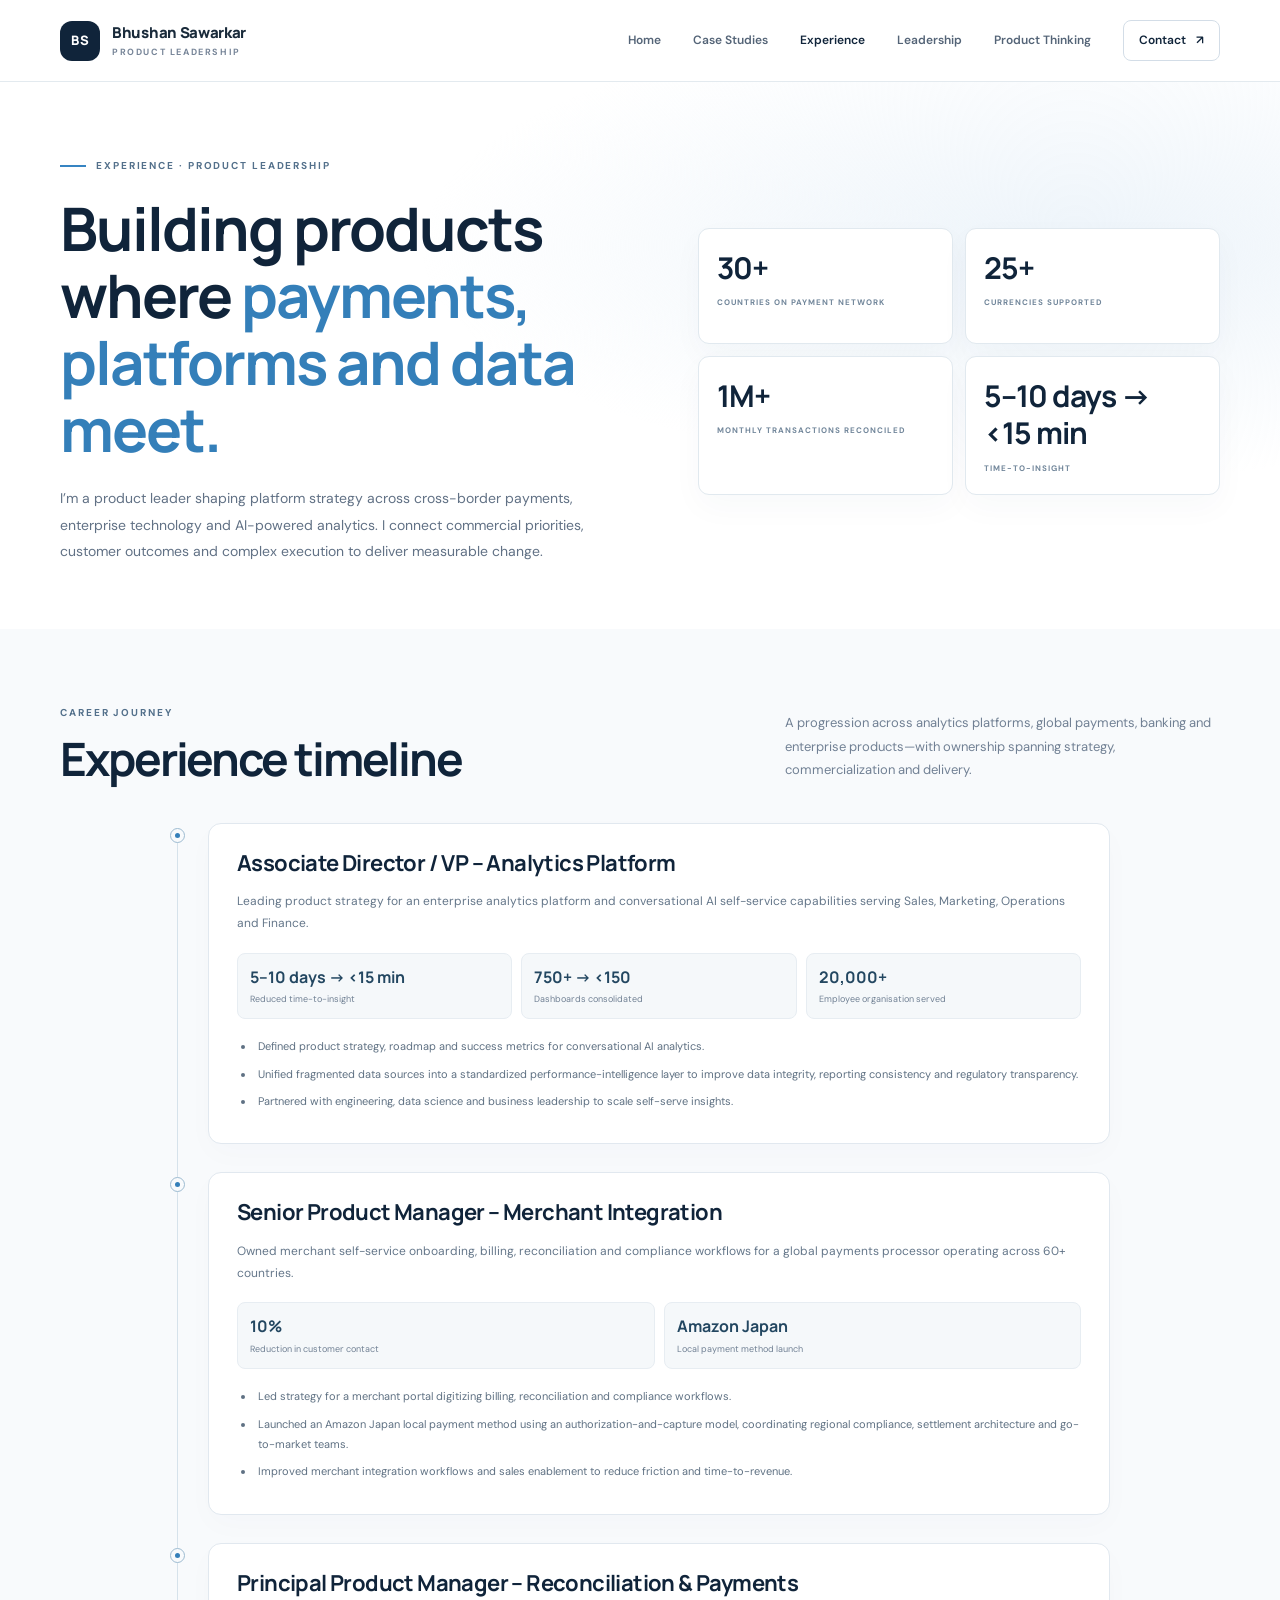
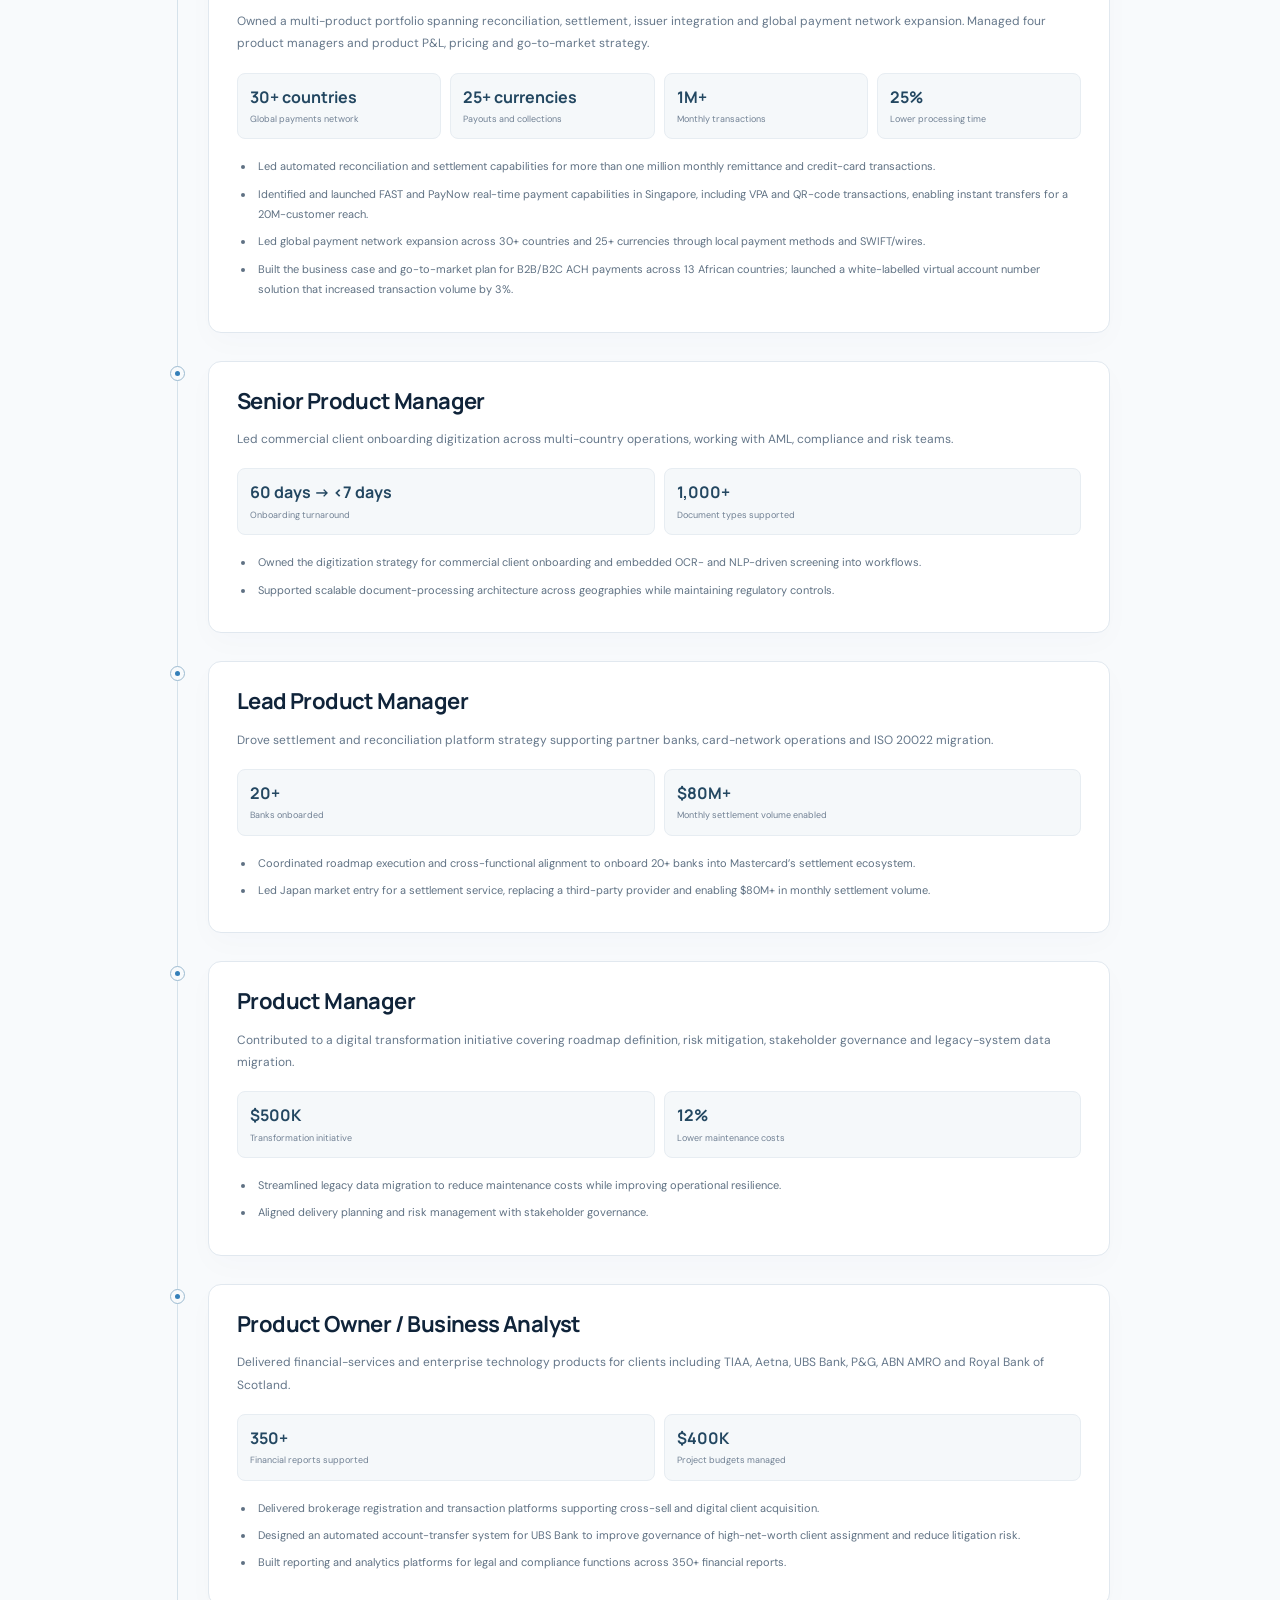
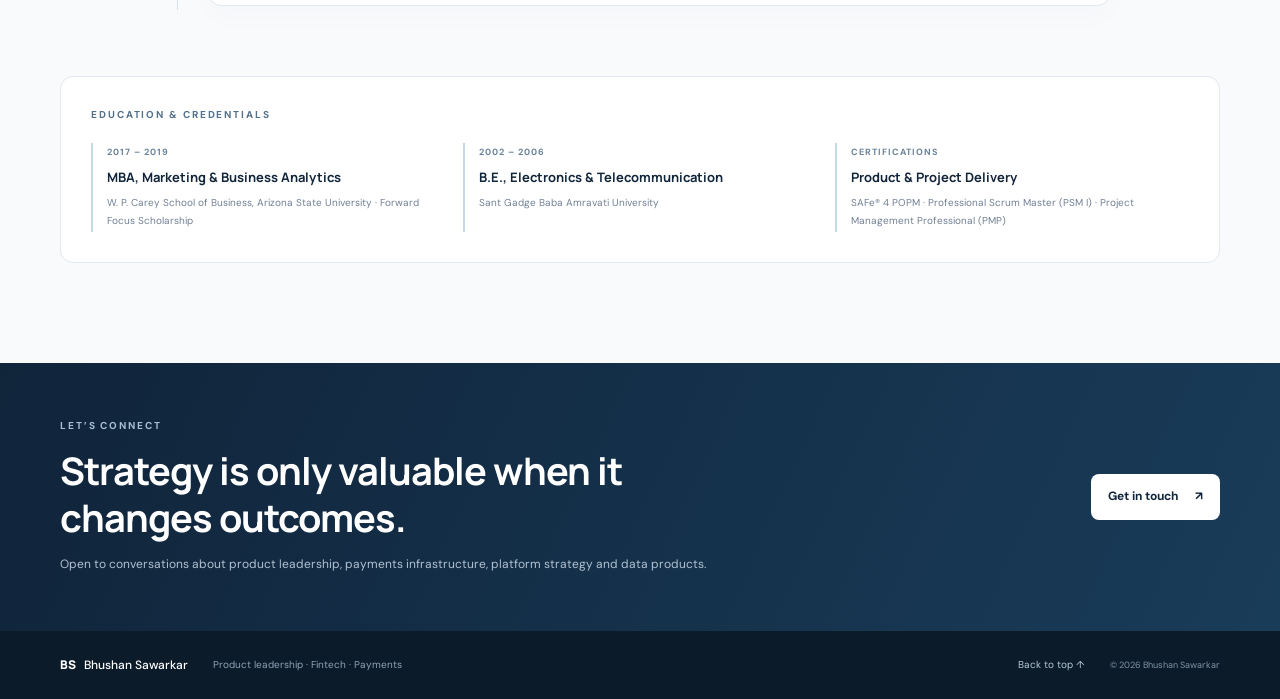
==== commit 7d5e26a7: "Simplify experience intro and hide employer, date and location details" ====
--- a/experience.html
+++ b/experience.html
@@ -35,7 +35,7 @@
         <div>
           <p class="eyebrow"><span class="eyebrow-line"></span> EXPERIENCE · PRODUCT LEADERSHIP</p>
           <h1>Building products where <span class="text-accent">payments, platforms and data meet.</span></h1>
-          <p class="experience-intro">I’m a product leader with 16+ years across fintech, payments and enterprise technology, shaping platform strategy from cross-border payment rails to AI-powered analytics. I connect commercial priorities, customer outcomes and complex execution to deliver measurable change.</p>
+          <p class="experience-intro">I’m a product leader shaping platform strategy across cross-border payments, enterprise technology and AI-powered analytics. I connect commercial priorities, customer outcomes and complex execution to deliver measurable change.</p>
         </div>
         <div class="experience-metrics" aria-label="Career highlights">
           <div class="experience-metric"><strong>30+</strong><span>COUNTRIES ON PAYMENT NETWORK</span></div>
@@ -52,8 +52,6 @@
           <article class="experience-item">
             <div class="experience-marker"><span></span></div>
             <div class="experience-card">
-              <div class="experience-meta"><span class="experience-date">Apr 2025 – Present</span><span class="experience-location">Pune, India</span></div>
-              <p class="experience-company">MARSH McLENNAN</p>
               <h3>Associate Director / VP – Analytics Platform</h3>
               <p class="experience-summary">Leading product strategy for an enterprise analytics platform and conversational AI self-service capabilities serving Sales, Marketing, Operations and Finance.</p>
               <div class="experience-highlights">
@@ -67,8 +65,6 @@
           <article class="experience-item">
             <div class="experience-marker"><span></span></div>
             <div class="experience-card">
-              <div class="experience-meta"><span class="experience-date">Jan 2024 – Oct 2024</span><span class="experience-location">Mumbai, India</span></div>
-              <p class="experience-company">BOKU INC.</p>
               <h3>Senior Product Manager – Merchant Integration</h3>
               <p class="experience-summary">Owned merchant self-service onboarding, billing, reconciliation and compliance workflows for a global payments processor operating across 60+ countries.</p>
               <div class="experience-highlights"><div><strong>10%</strong><span>Reduction in customer contact</span></div><div><strong>Amazon Japan</strong><span>Local payment method launch</span></div></div>
@@ -78,8 +74,6 @@
           <article class="experience-item">
             <div class="experience-marker"><span></span></div>
             <div class="experience-card">
-              <div class="experience-meta"><span class="experience-date">Sep 2021 – Oct 2023</span><span class="experience-location">Mumbai, India</span></div>
-              <p class="experience-company">NIUM</p>
               <h3>Principal Product Manager – Reconciliation &amp; Payments</h3>
               <p class="experience-summary">Owned a multi-product portfolio spanning reconciliation, settlement, issuer integration and global payment network expansion. Managed four product managers and product P&amp;L, pricing and go-to-market strategy.</p>
               <div class="experience-highlights"><div><strong>30+ countries</strong><span>Global payments network</span></div><div><strong>25+ currencies</strong><span>Payouts and collections</span></div><div><strong>1M+</strong><span>Monthly transactions</span></div><div><strong>25%</strong><span>Lower processing time</span></div></div>
@@ -89,8 +83,6 @@
           <article class="experience-item">
             <div class="experience-marker"><span></span></div>
             <div class="experience-card">
-              <div class="experience-meta"><span class="experience-date">Oct 2020 – Sep 2021</span><span class="experience-location">Pune, India</span></div>
-              <p class="experience-company">TEK SYSTEMS · HSBC</p>
               <h3>Senior Product Manager</h3>
               <p class="experience-summary">Led commercial client onboarding digitization across multi-country operations, working with AML, compliance and risk teams.</p>
               <div class="experience-highlights"><div><strong>60 days → &lt;7 days</strong><span>Onboarding turnaround</span></div><div><strong>1,000+</strong><span>Document types supported</span></div></div>
@@ -100,8 +92,6 @@
           <article class="experience-item">
             <div class="experience-marker"><span></span></div>
             <div class="experience-card">
-              <div class="experience-meta"><span class="experience-date">Sep 2019 – Sep 2020</span><span class="experience-location">Pune, India</span></div>
-              <p class="experience-company">TEK SYSTEMS · MASTERCARD</p>
               <h3>Lead Product Manager</h3>
               <p class="experience-summary">Drove settlement and reconciliation platform strategy supporting partner banks, card-network operations and ISO 20022 migration.</p>
               <div class="experience-highlights"><div><strong>20+</strong><span>Banks onboarded</span></div><div><strong>$80M+</strong><span>Monthly settlement volume enabled</span></div></div>
@@ -111,8 +101,6 @@
           <article class="experience-item">
             <div class="experience-marker"><span></span></div>
             <div class="experience-card">
-              <div class="experience-meta"><span class="experience-date">Feb 2017 – Jul 2017</span><span class="experience-location">Pune, India</span></div>
-              <p class="experience-company">LTI (L&amp;T INFOTECH) · MARSH &amp; McLENNAN</p>
               <h3>Product Manager</h3>
               <p class="experience-summary">Contributed to a digital transformation initiative covering roadmap definition, risk mitigation, stakeholder governance and legacy-system data migration.</p>
               <div class="experience-highlights"><div><strong>$500K</strong><span>Transformation initiative</span></div><div><strong>12%</strong><span>Lower maintenance costs</span></div></div>
@@ -122,8 +110,6 @@
           <article class="experience-item">
             <div class="experience-marker"><span></span></div>
             <div class="experience-card">
-              <div class="experience-meta"><span class="experience-date">Dec 2006 – Nov 2016</span><span class="experience-location">USA · Singapore · Pune</span></div>
-              <p class="experience-company">COGNIZANT TECHNOLOGY SOLUTIONS</p>
               <h3>Product Owner / Business Analyst</h3>
               <p class="experience-summary">Delivered financial-services and enterprise technology products for clients including TIAA, Aetna, UBS Bank, P&amp;G, ABN AMRO and Royal Bank of Scotland.</p>
               <div class="experience-highlights"><div><strong>350+</strong><span>Financial reports supported</span></div><div><strong>$400K</strong><span>Project budgets managed</span></div></div>
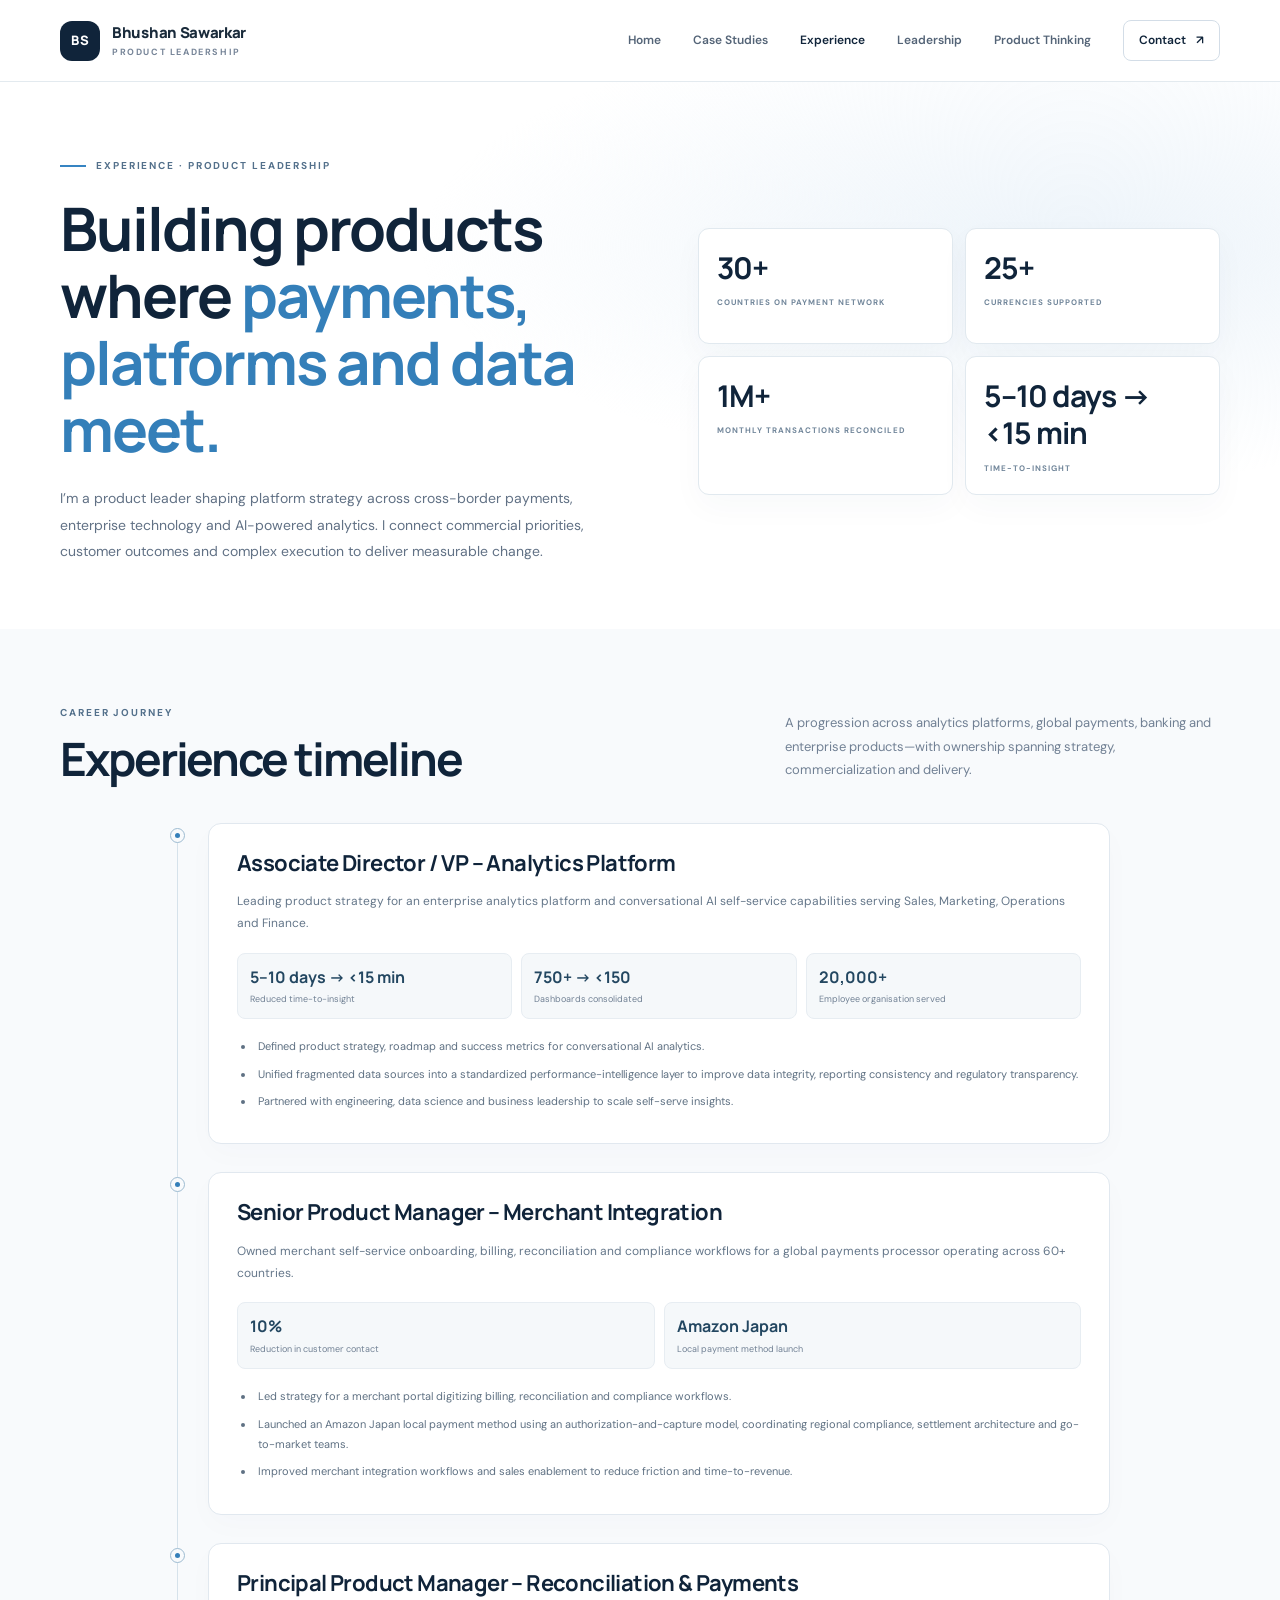
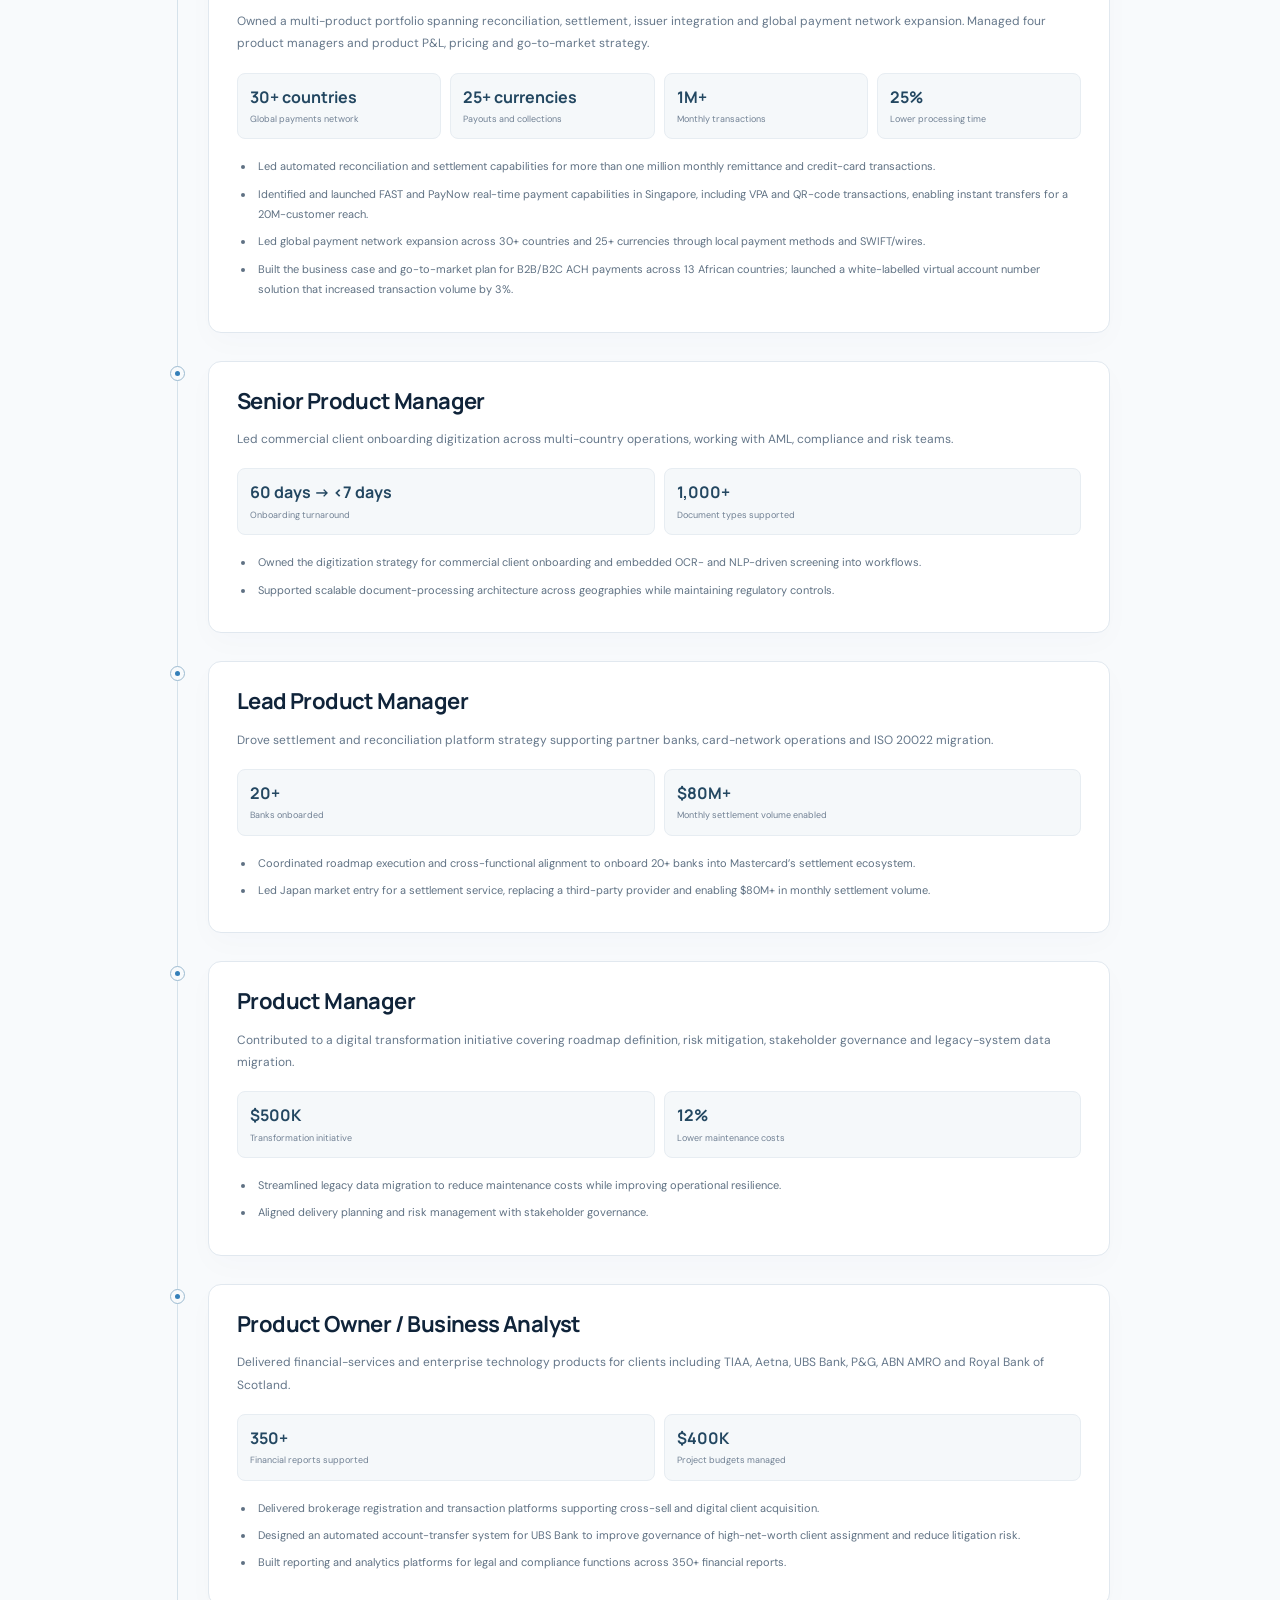
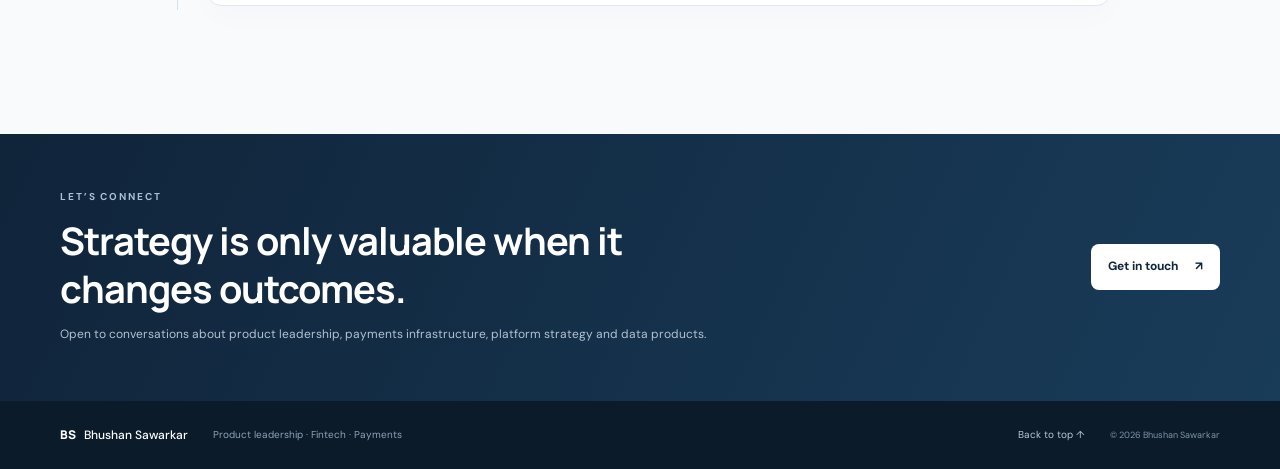
==== commit 449278f6: "Remove education and credentials section from experience page" ====
--- a/experience.html
+++ b/experience.html
@@ -117,14 +117,6 @@
             </div>
           </article>
         </div>
-        <div class="experience-education">
-          <p class="eyebrow">EDUCATION &amp; CREDENTIALS</p>
-          <div class="education-grid">
-            <div><span>2017 – 2019</span><strong>MBA, Marketing &amp; Business Analytics</strong><p>W. P. Carey School of Business, Arizona State University · Forward Focus Scholarship</p></div>
-            <div><span>2002 – 2006</span><strong>B.E., Electronics &amp; Telecommunication</strong><p>Sant Gadge Baba Amravati University</p></div>
-            <div><span>CERTIFICATIONS</span><strong>Product &amp; Project Delivery</strong><p>SAFe® 4 POPM · Professional Scrum Master (PSM I) · Project Management Professional (PMP)</p></div>
-          </div>
-        </div>
       </div>
     </section>
     <section class="experience-cta"><div class="container experience-cta-inner"><div><p class="eyebrow eyebrow-light">LET’S CONNECT</p><h2>Strategy is only valuable when it changes outcomes.</h2><p>Open to conversations about product leadership, payments infrastructure, platform strategy and data products.</p></div><a class="button button-light" href="index.html#contact">Get in touch <span>↗</span></a></div></section>
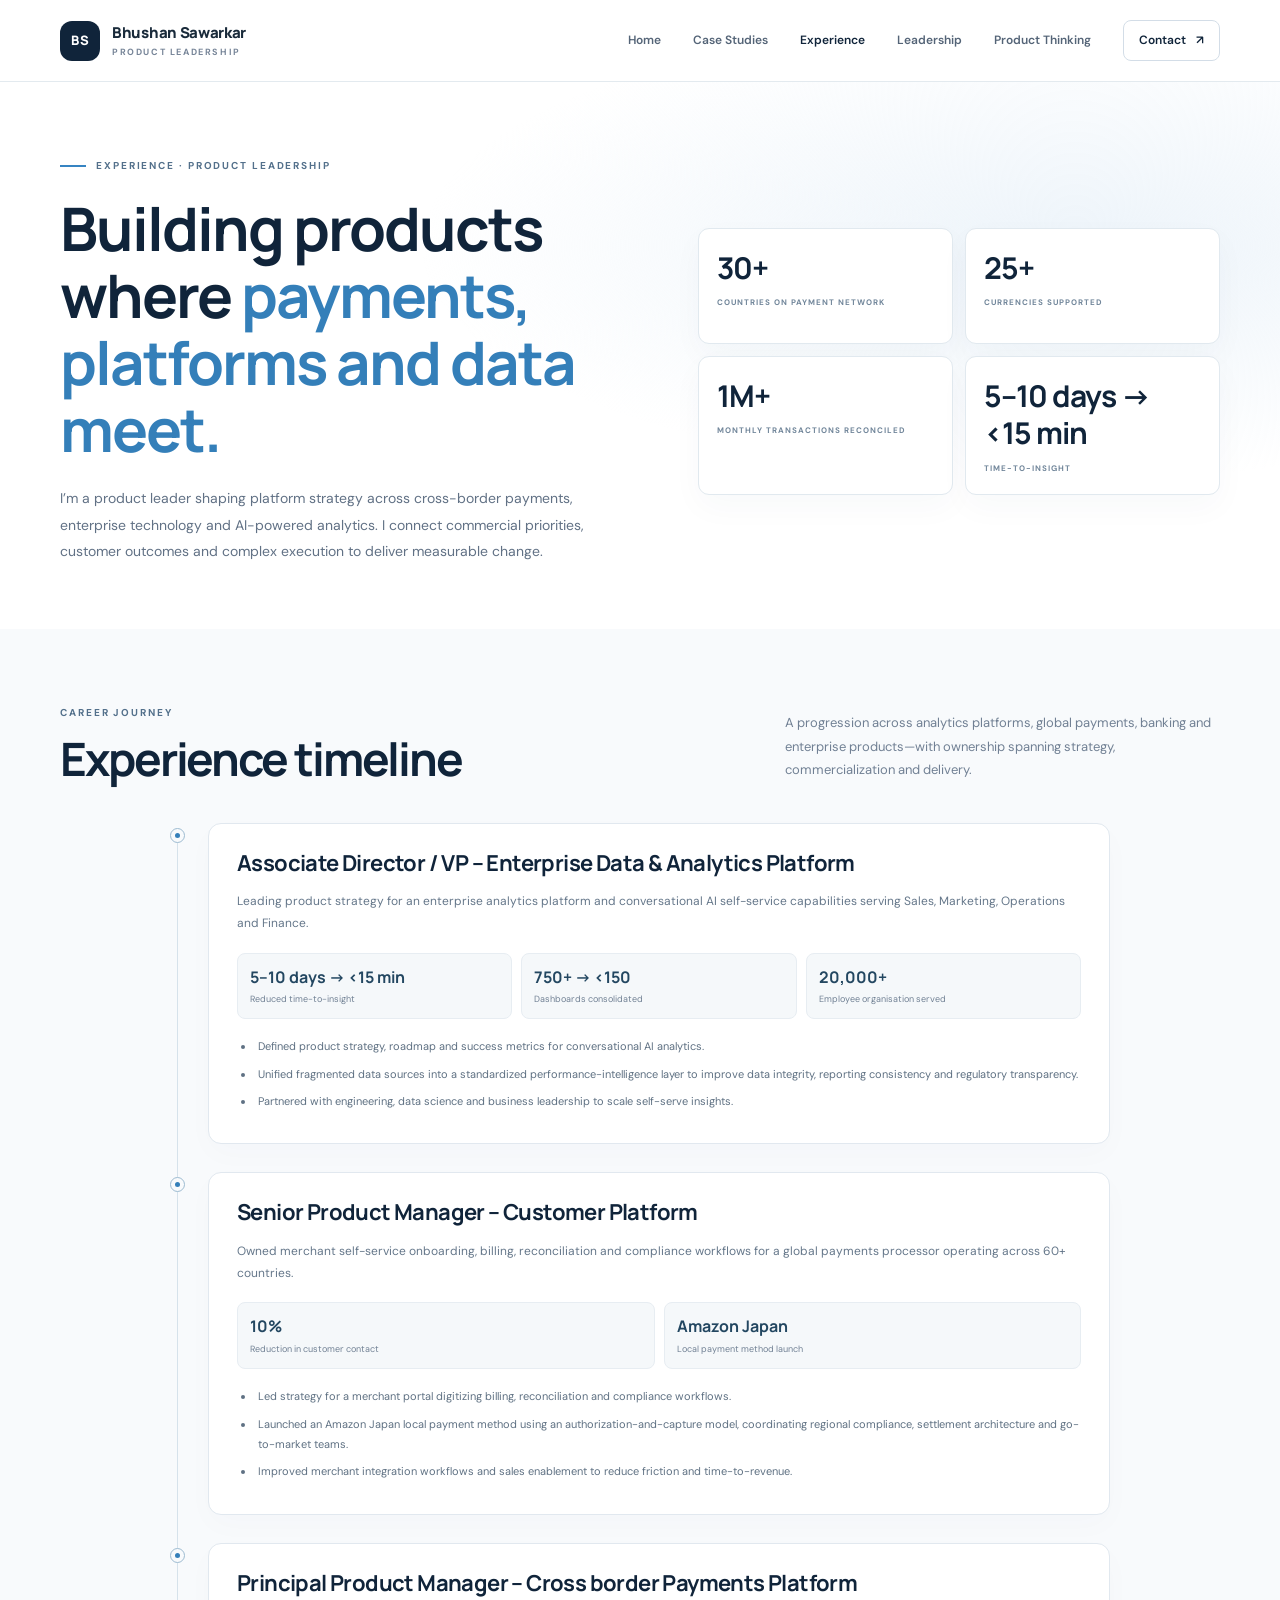
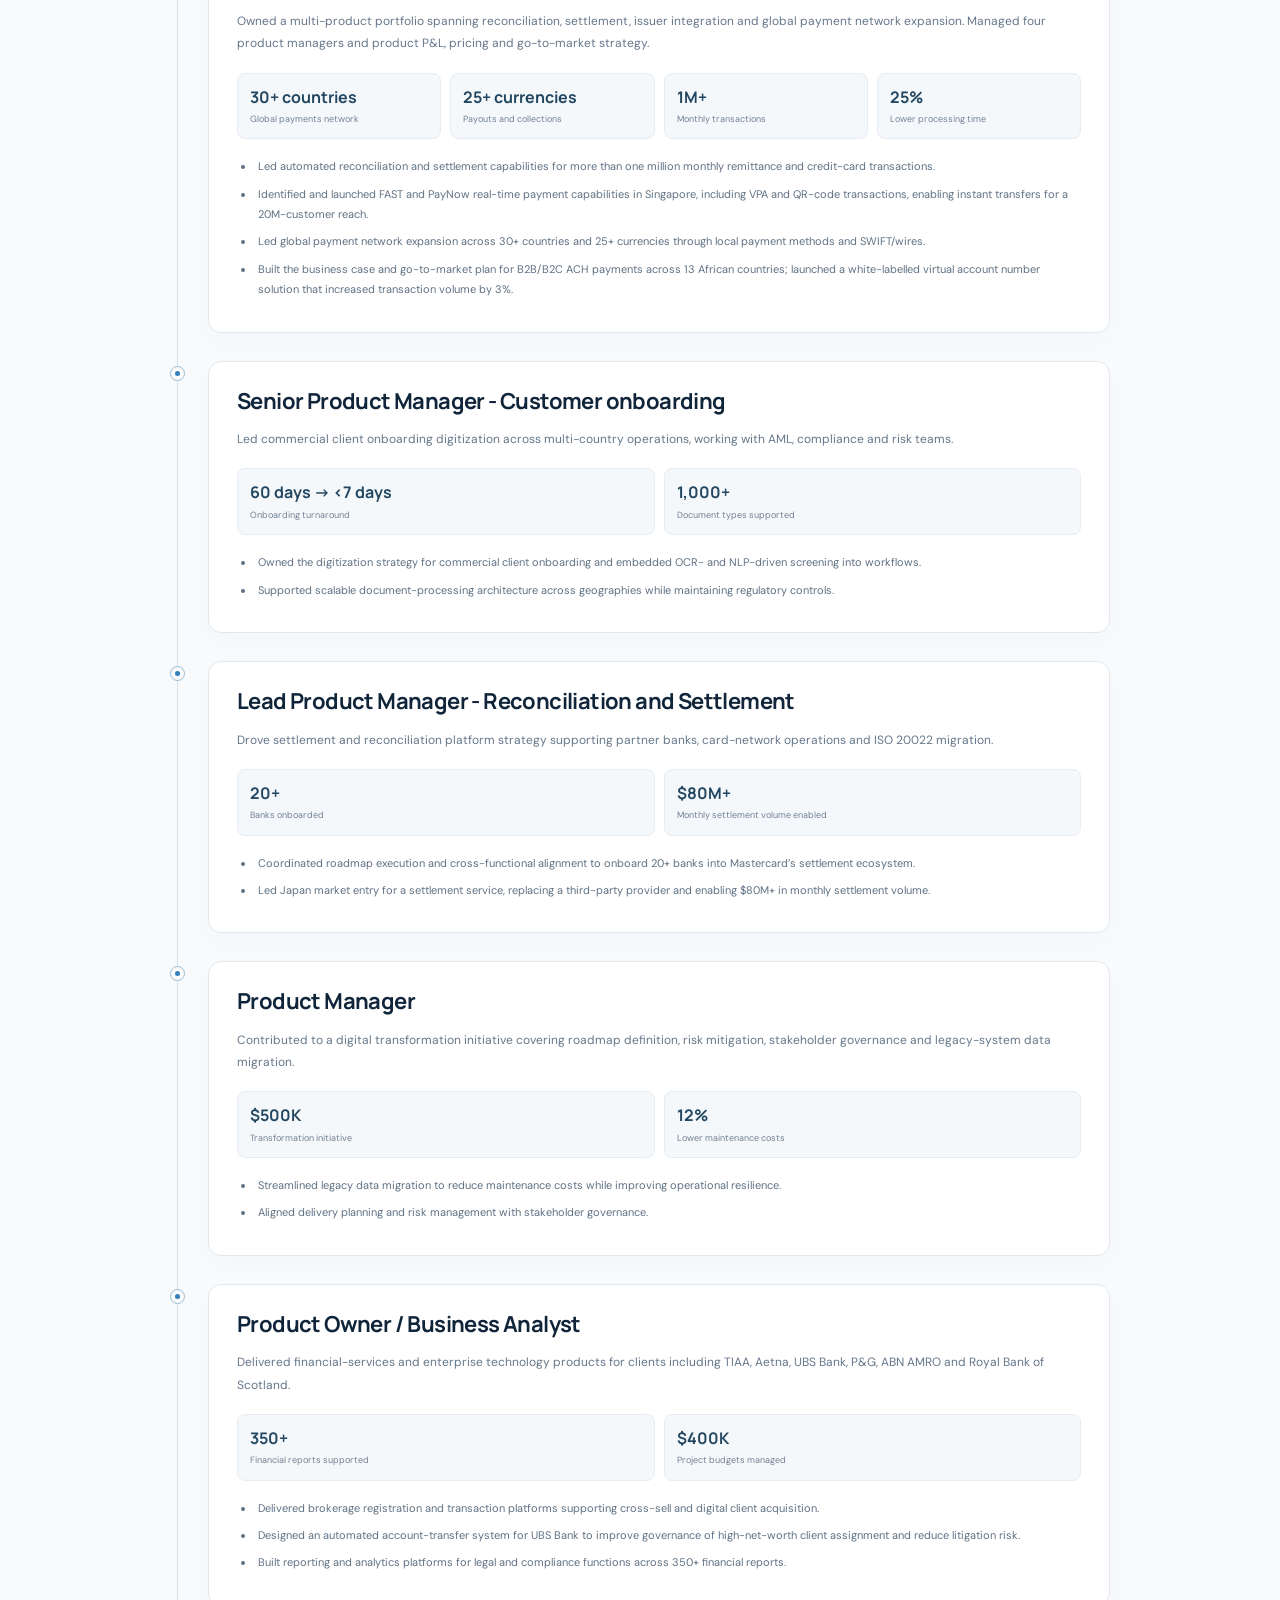
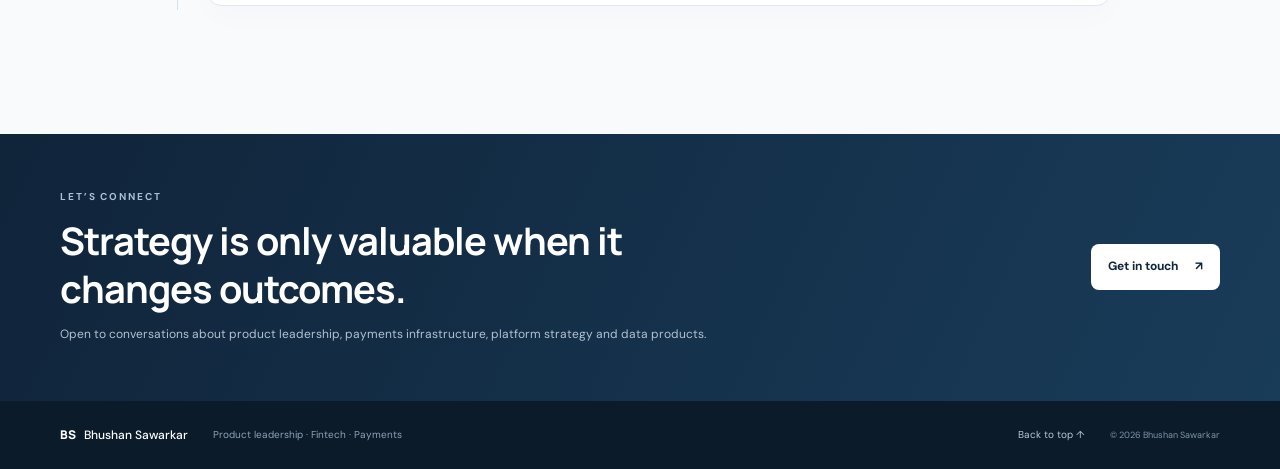
==== commit 9be16457: "Update experience role titles" ====
--- a/experience.html
+++ b/experience.html
@@ -52,7 +52,7 @@
           <article class="experience-item">
             <div class="experience-marker"><span></span></div>
             <div class="experience-card">
-              <h3>Associate Director / VP – Analytics Platform</h3>
+              <h3>Associate Director / VP – Enterprise Data &amp; Analytics Platform</h3>
               <p class="experience-summary">Leading product strategy for an enterprise analytics platform and conversational AI self-service capabilities serving Sales, Marketing, Operations and Finance.</p>
               <div class="experience-highlights">
                 <div><strong>5–10 days → &lt;15 min</strong><span>Reduced time-to-insight</span></div>
@@ -65,7 +65,7 @@
           <article class="experience-item">
             <div class="experience-marker"><span></span></div>
             <div class="experience-card">
-              <h3>Senior Product Manager – Merchant Integration</h3>
+              <h3>Senior Product Manager – Customer Platform</h3>
               <p class="experience-summary">Owned merchant self-service onboarding, billing, reconciliation and compliance workflows for a global payments processor operating across 60+ countries.</p>
               <div class="experience-highlights"><div><strong>10%</strong><span>Reduction in customer contact</span></div><div><strong>Amazon Japan</strong><span>Local payment method launch</span></div></div>
               <ul><li>Led strategy for a merchant portal digitizing billing, reconciliation and compliance workflows.</li><li>Launched an Amazon Japan local payment method using an authorization-and-capture model, coordinating regional compliance, settlement architecture and go-to-market teams.</li><li>Improved merchant integration workflows and sales enablement to reduce friction and time-to-revenue.</li></ul>
@@ -74,7 +74,7 @@
           <article class="experience-item">
             <div class="experience-marker"><span></span></div>
             <div class="experience-card">
-              <h3>Principal Product Manager – Reconciliation &amp; Payments</h3>
+              <h3>Principal Product Manager – Cross border Payments Platform</h3>
               <p class="experience-summary">Owned a multi-product portfolio spanning reconciliation, settlement, issuer integration and global payment network expansion. Managed four product managers and product P&amp;L, pricing and go-to-market strategy.</p>
               <div class="experience-highlights"><div><strong>30+ countries</strong><span>Global payments network</span></div><div><strong>25+ currencies</strong><span>Payouts and collections</span></div><div><strong>1M+</strong><span>Monthly transactions</span></div><div><strong>25%</strong><span>Lower processing time</span></div></div>
               <ul><li>Led automated reconciliation and settlement capabilities for more than one million monthly remittance and credit-card transactions.</li><li>Identified and launched FAST and PayNow real-time payment capabilities in Singapore, including VPA and QR-code transactions, enabling instant transfers for a 20M-customer reach.</li><li>Led global payment network expansion across 30+ countries and 25+ currencies through local payment methods and SWIFT/wires.</li><li>Built the business case and go-to-market plan for B2B/B2C ACH payments across 13 African countries; launched a white-labelled virtual account number solution that increased transaction volume by 3%.</li></ul>
@@ -83,7 +83,7 @@
           <article class="experience-item">
             <div class="experience-marker"><span></span></div>
             <div class="experience-card">
-              <h3>Senior Product Manager</h3>
+              <h3>Senior Product Manager - Customer onboarding</h3>
               <p class="experience-summary">Led commercial client onboarding digitization across multi-country operations, working with AML, compliance and risk teams.</p>
               <div class="experience-highlights"><div><strong>60 days → &lt;7 days</strong><span>Onboarding turnaround</span></div><div><strong>1,000+</strong><span>Document types supported</span></div></div>
               <ul><li>Owned the digitization strategy for commercial client onboarding and embedded OCR- and NLP-driven screening into workflows.</li><li>Supported scalable document-processing architecture across geographies while maintaining regulatory controls.</li></ul>
@@ -92,7 +92,7 @@
           <article class="experience-item">
             <div class="experience-marker"><span></span></div>
             <div class="experience-card">
-              <h3>Lead Product Manager</h3>
+              <h3>Lead Product Manager - Reconciliation and Settlement</h3>
               <p class="experience-summary">Drove settlement and reconciliation platform strategy supporting partner banks, card-network operations and ISO 20022 migration.</p>
               <div class="experience-highlights"><div><strong>20+</strong><span>Banks onboarded</span></div><div><strong>$80M+</strong><span>Monthly settlement volume enabled</span></div></div>
               <ul><li>Coordinated roadmap execution and cross-functional alignment to onboard 20+ banks into Mastercard’s settlement ecosystem.</li><li>Led Japan market entry for a settlement service, replacing a third-party provider and enabling $80M+ in monthly settlement volume.</li></ul>
